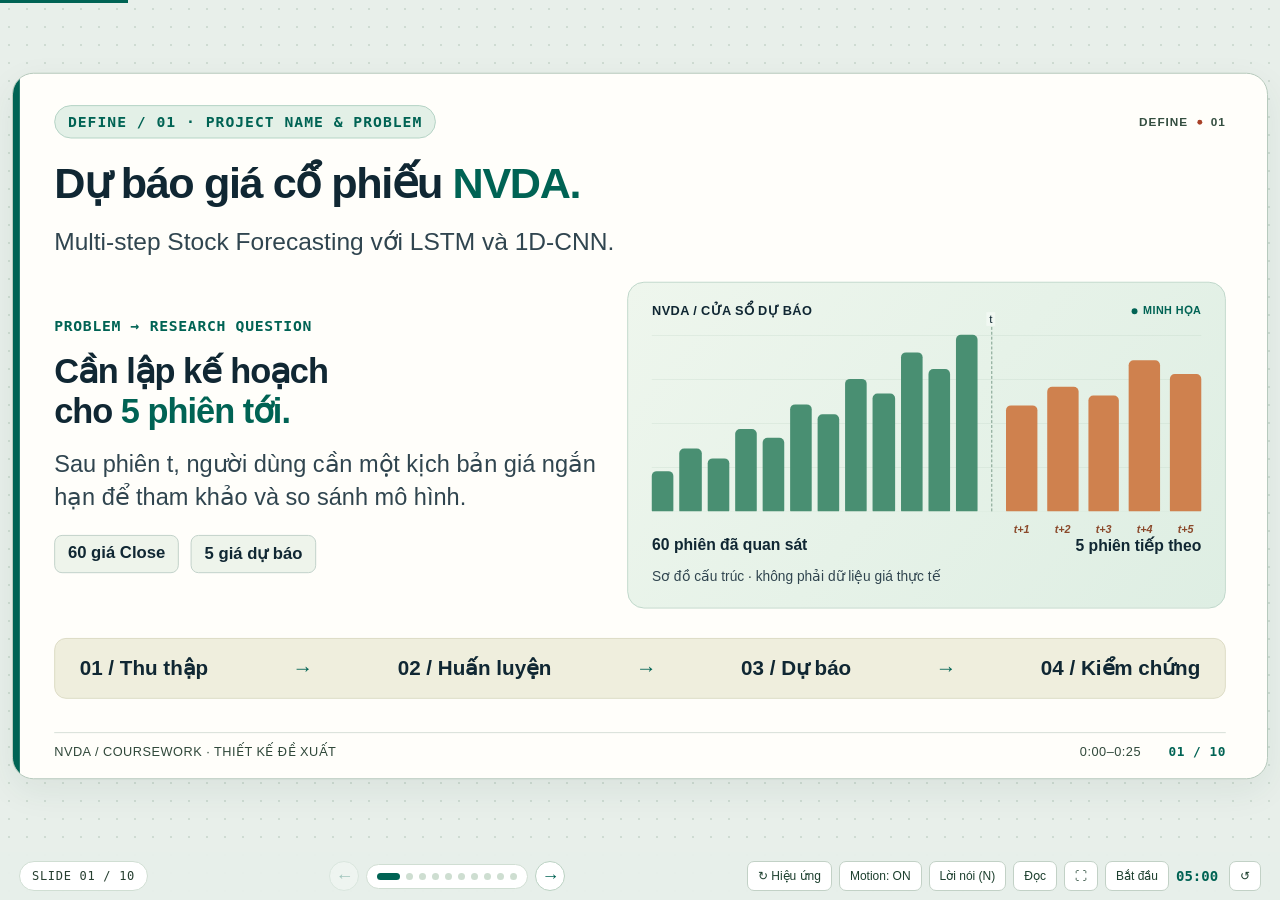
==== report/index.html @ 4c1c4aa2 "docs: add define and design presentation" ====
<!doctype html><html lang="vi"><head><meta charset="utf-8"><meta name="viewport" content="width=device-width,initial-scale=1"><meta name="theme-color" content="#f4f7f3"><title>NVDA — Define & Design Problem</title><link rel="stylesheet" href="assets/presentation.css"></head><body><main id="stage" aria-label="NVDA Define và Design"><section class="slide slide-1 active" data-duration="25" aria-label="Slide 1"><div class="slide-top"><span class="eyebrow">DEFINE / 01 · PROJECT NAME & PROBLEM</span><span class="chapter">DEFINE <i></i> 01</span></div><h1>Dự báo giá cổ phiếu <em>NVDA.</em></h1><div class="content"><p class="deck-sub reveal">Multi-step Stock Forecasting với LSTM và 1D-CNN.</p><div class="cover-split"><div class="cover-text reveal"><span class="section-tag">PROBLEM → RESEARCH QUESTION</span><h2>Cần lập kế hoạch<br>cho <em>5 phiên tới.</em></h2><p>Sau phiên t, người dùng cần một kịch bản giá ngắn hạn để tham khảo và so sánh mô hình.</p><div class="cover-tags"><span>60 giá Close</span><span>5 giá dự báo</span></div></div><div class="forecast-board reveal"><div class="board-top"><b>NVDA / CỬA SỔ DỰ BÁO</b><span class="live-dot">MINH HỌA</span></div><div class="bar-chart"><div class="history-bars"><i style="--h:23%;--i:0"></i><i style="--h:36%;--i:1"></i><i style="--h:30%;--i:2"></i><i style="--h:47%;--i:3"></i><i style="--h:42%;--i:4"></i><i style="--h:61%;--i:5"></i><i style="--h:55%;--i:6"></i><i style="--h:75%;--i:7"></i><i style="--h:67%;--i:8"></i><i style="--h:90%;--i:9"></i><i style="--h:81%;--i:10"></i><i style="--h:100%;--i:11"></i></div><div class="cutoff"><span>t</span></div><div class="future-bars"><i style="--h:60%;--i:0"><b>t+1</b></i><i style="--h:71%;--i:1"><b>t+2</b></i><i style="--h:66%;--i:2"><b>t+3</b></i><i style="--h:86%;--i:3"><b>t+4</b></i><i style="--h:78%;--i:4"><b>t+5</b></i></div></div><div class="chart-labels"><span>60 phiên đã quan sát</span><span>5 phiên tiếp theo</span></div><p class="diagram-note">Sơ đồ cấu trúc · không phải dữ liệu giá thực tế</p></div></div><div class="mini-pipeline reveal"><span>01 / Thu thập</span><i>→</i><span>02 / Huấn luyện</span><i>→</i><span>03 / Dự báo</span><i>→</i><span>04 / Kiểm chứng</span></div></div><aside class="notes">Tên đề tài là dự đoán giá cổ phiếu đa bước với LSTM và CNN trên NVDA. Vấn đề là người dùng muốn tham khảo diễn biến cả tuần giao dịch thay vì một ngày. Mục tiêu cụ thể là dùng 60 giá đóng cửa quá khứ dự báo năm phiên tiếp theo, rồi kiểm chứng với Linear Regression và ARIMA. Đây là thiết kế đề xuất, chưa có kết quả thực nghiệm.</aside><footer class="slide-footer"><span>NVDA / COURSEWORK · THIẾT KẾ ĐỀ XUẤT</span><span>0:00–0:25 <b>01 / 10</b></span></footer></section><section class="slide slide-2" data-duration="35" aria-label="Slide 2"><div class="slide-top"><span class="eyebrow">DEFINE / 02 · USER · INPUT / OUTPUT · FEATURES</span><span class="chapter">DEFINE <i></i> 02</span></div><h1>Đúng người dùng.<br><em>Rõ đầu vào và đầu ra.</em></h1><div class="content"><div class="user-strip reveal"><svg viewBox="0 0 48 48" fill="none" stroke="currentColor" stroke-width="2.2" stroke-linecap="round" stroke-linejoin="round" aria-hidden="true"><circle cx="24" cy="15" r="8"/><path d="M8 43v-5a16 16 0 0 1 32 0v5"/></svg><div><b>TARGET USER</b><p>Nhà đầu tư cá nhân · Chuyên viên phân tích định lượng</p></div></div><div class="flow-row"><div class="flow-node  reveal" data-live><div class="node-head"><span class="mono">01 / INPUT</span><svg viewBox="0 0 48 48" fill="none" stroke="currentColor" stroke-width="2.2" stroke-linecap="round" stroke-linejoin="round" aria-hidden="true"><ellipse cx="24" cy="10" rx="15" ry="6"/><path d="M9 10v25c0 8 30 8 30 0V10M9 22c0 8 30 8 30 0"/></svg></div><h3>60 giá Close</h3><p>NVDA · dữ liệu nến ngày</p><div class="node-track"><i></i></div></div><div class="connector" aria-hidden="true"><span>→</span><i></i></div><div class="flow-node featured reveal" data-live><div class="node-head"><span class="mono">02 / PROCESS</span><svg viewBox="0 0 48 48" fill="none" stroke="currentColor" stroke-width="2.2" stroke-linecap="round" stroke-linejoin="round" aria-hidden="true"><circle cx="10" cy="12" r="4"/><circle cx="10" cy="36" r="4"/><circle cx="36" cy="24" r="5"/><path d="m14 12 17 10M14 36l17-10"/></svg></div><h3>Hồi quy đa bước</h3><p>X (B,60,1) → Y (B,5)</p><div class="node-track"><i></i></div></div><div class="connector" aria-hidden="true"><span>→</span><i></i></div><div class="flow-node  reveal" data-live><div class="node-head"><span class="mono">03 / OUTPUT</span><svg viewBox="0 0 48 48" fill="none" stroke="currentColor" stroke-width="2.2" stroke-linecap="round" stroke-linejoin="round" aria-hidden="true"><path d="M7 6v35h36M14 32l9-11 7 5 12-16"/></svg></div><h3>5 giá Close</h3><p>Ngày giao dịch + USD</p><div class="node-track"><i></i></div></div></div><div class="feature-line reveal"><b>CORE FEATURES</b><span>Tải / cache</span><span>Dự báo</span><span>So sánh 4 model</span><span>Biểu đồ + metrics</span></div></div><aside class="notes">Người dùng là nhà đầu tư cá nhân và chuyên viên phân tích. Đầu vào ban đầu chỉ là giá Close theo ngày của NVDA, không dùng tin tức hay toàn bộ OHLCV. Sau 60 phiên đã quan sát, đầu ra là năm cặp ngày giao dịch và giá USD, không phải lệnh mua bán. Các chức năng chính gồm tải dữ liệu có cache, dự báo đa bước, so sánh bốn mô hình và xuất đồ thị cùng chỉ số. Tensor đầu vào là B, 60, 1 và đầu ra là B, 5.</aside><footer class="slide-footer"><span>NVDA / COURSEWORK · THIẾT KẾ ĐỀ XUẤT</span><span>0:25–1:00 <b>02 / 10</b></span></footer></section><section class="slide slide-3" data-duration="35" aria-label="Slide 3"><div class="slide-top"><span class="eyebrow">DEFINE / 03 · CONSTRAINTS & SUCCESS CRITERIA</span><span class="chapter">DEFINE <i></i> 03</span></div><h1>Thế nào là một<br><em>thử nghiệm thành công?</em></h1><div class="content"><div class="criteria-grid"><article class="criteria reveal"><div class="card-label">01 / TECH CONSTRAINTS</div><h3>Đúng giới hạn bài toán</h3><ul><li>Python / PyTorch · CPU hoặc GPU</li><li>Yahoo Finance · dự kiến 5 năm</li><li>Split thời gian <b>70 / 15 / 15</b></li><li>Scaler chỉ fit trên <b>Train</b></li></ul><div class="split-strip"><span>70% TRAIN</span><span>15%</span><span>15%</span></div></article><article class="criteria success reveal"><div class="card-label">02 / EVALUATION → SUCCESS</div><h3>Đo rồi mới kết luận</h3><p><b>MAE · RMSE · MAPE · R²</b><br>Directional Accuracy; từng horizon.<br>Cùng mốc dự báo trên Test.</p><div class="success-check"><svg viewBox="0 0 48 48" fill="none" stroke="currentColor" stroke-width="2.2" stroke-linecap="round" stroke-linejoin="round" aria-hidden="true"><path d="m9 24 10 10L40 13"/></svg><span>Trả đúng 5 giá hợp lệ, tái lập được.</span></div><div class="success-check"><svg viewBox="0 0 48 48" fill="none" stroke="currentColor" stroke-width="2.2" stroke-linecap="round" stroke-linejoin="round" aria-hidden="true"><path d="m9 24 10 10L40 13"/></svg><span>DL cải thiện nếu MAE và RMSE thấp hơn baseline tốt nhất theo từng chỉ số.</span></div></article></div></div><aside class="notes">Ràng buộc gồm Python PyTorch, phần cứng CPU hoặc GPU, dữ liệu dự kiến năm năm và chia theo thời gian 70, 15, 15. Scaler chỉ fit trên train. Tiêu chí chức năng là trả đúng năm giá hợp lệ và tái lập được từ bộ artifact. Đánh giá gồm các metric giá và hướng, riêng từng horizon lẫn tổng hợp. Muốn kết luận học sâu cải thiện, MAE và RMSE phải thấp hơn baseline tốt nhất theo từng chỉ số trên test độc lập. Nếu không đạt, vẫn báo cáo kết quả và bác bỏ giả thuyết cải thiện, không sửa tiêu chí theo test.</aside><footer class="slide-footer"><span>NVDA / COURSEWORK · THIẾT KẾ ĐỀ XUẤT</span><span>1:00–1:35 <b>03 / 10</b></span></footer></section><section class="slide slide-4" data-duration="35" aria-label="Slide 4"><div class="slide-top"><span class="eyebrow">DESIGN / 04 · SYSTEM & MODEL ARCHITECTURE</span><span class="chapter">DESIGN <i></i> 04</span></div><h1>Một hệ thống.<br><em>Bốn mô hình đối chứng.</em></h1><div class="content"><div class="architecture"><div class="arch-end reveal"><svg viewBox="0 0 48 48" fill="none" stroke="currentColor" stroke-width="2.2" stroke-linecap="round" stroke-linejoin="round" aria-hidden="true"><ellipse cx="24" cy="10" rx="15" ry="6"/><path d="M9 10v25c0 8 30 8 30 0V10M9 22c0 8 30 8 30 0"/></svg><h3>DATA</h3><p>Cache<br>Validate<br>Scale / Window</p><span class="shape">(B,60,1)</span></div><div class="arch-link"><div class="connector" aria-hidden="true"><span>→</span><i></i></div></div><div class="model-matrix"><div class="model-box reveal" data-live><span>BASELINE 01</span><h3>Linear Regression</h3><p>60 giá → hồi quy → 5 giá</p></div><div class="model-box reveal" data-live><span>BASELINE 02</span><h3>ARIMA</h3><p>Thống kê → dự báo 5 bước</p></div><div class="model-box core reveal" data-live><span>DEEP LEARNING 01</span><h3>LSTM</h3><p>2 tầng · hidden 64 → Linear</p></div><div class="model-box core reveal" data-live><span>DEEP LEARNING 02</span><h3>1D-CNN</h3><p>Conv1D → Pool → Linear</p></div></div><div class="arch-link"><div class="connector" aria-hidden="true"><span>→</span><i></i></div></div><div class="arch-end output reveal"><svg viewBox="0 0 48 48" fill="none" stroke="currentColor" stroke-width="2.2" stroke-linecap="round" stroke-linejoin="round" aria-hidden="true"><path d="M7 6v35h36M14 32l9-11 7 5 12-16"/></svg><h3>OUTPUT</h3><p>Inverse scale<br>Giá USD<br>Metrics / plots</p><span class="shape">(B,5)</span></div></div><div class="ribbon reveal"><svg viewBox="0 0 48 48" fill="none" stroke="currentColor" stroke-width="2.2" stroke-linecap="round" stroke-linejoin="round" aria-hidden="true"><path d="m9 24 10 10L40 13"/></svg><span>Cùng forecast origins và Test. CNN đổi trục input thành (B,1,60).</span></div></div><aside class="notes">Kiến trúc tách dữ liệu, mô hình và đầu ra đánh giá. LSTM nhận tensor B, 60, 1, đi qua hai tầng LSTM với hidden 64 rồi chiếu về năm bước. CNN cần đổi trục thành B, 1, 60 để convolve trên thời gian, sau đó pooling và linear cũng trả năm bước. Hai baseline là Linear Regression và ARIMA. Mọi mô hình phải dự báo tại cùng forecast origins trên test. Đây là thiết kế, các module chưa được triển khai trong repository.</aside><footer class="slide-footer"><span>NVDA / COURSEWORK · THIẾT KẾ ĐỀ XUẤT</span><span>1:35–2:10 <b>04 / 10</b></span></footer></section><section class="slide slide-5" data-duration="25" aria-label="Slide 5"><div class="slide-top"><span class="eyebrow">DESIGN / 05 · MODULES & FOLDER STRUCTURE</span><span class="chapter">DESIGN <i></i> 05</span></div><h1>Chia module theo<br><em>đúng trách nhiệm.</em></h1><div class="content"><div class="module-layout"><div class="folder-tree reveal"><div class="tree-root"><svg viewBox="0 0 48 48" fill="none" stroke="currentColor" stroke-width="2.2" stroke-linecap="round" stroke-linejoin="round" aria-hidden="true"><path d="M5 14h38v25H5zM5 14V8h15l5 6"/></svg><b>Stock-Forecasting/</b></div><div class="tree-line"><span>├─</span><b>config/</b><small>Tham số tập trung</small></div><div class="tree-line"><span>├─</span><b>src/</b><small>Logic tái sử dụng</small></div><div class="tree-child">data/ · models/ · utils/</div><div class="tree-line"><span>├─</span><b>scripts/</b><small>Điều phối CLI</small></div><div class="tree-line"><span>├─</span><b>tests/</b><small>Kiểm thử</small></div><div class="tree-line"><span>└─</span><b>outputs/ · report/</b></div></div><div class="module-notes"><div class="module-item reveal" data-live><b>DATA</b><p>data_loader: tải/cache<br>dataset: split, scale, window</p></div><div class="module-item reveal" data-live><b>MODELS</b><p>LR · ARIMA · LSTM · CNN<br>Mỗi model một module.</p></div><div class="module-item reveal" data-live><b>UTILS + SCRIPTS</b><p>metrics, visualizer; train/eval/predict.<br>Tests: shape, cutoff và dữ liệu lỗi.</p></div></div></div><p class="bottom-note reveal">Cấu trúc đề xuất; repo hiện có khung và config. Báo cáo chính: walkthrough.md.</p></div><aside class="notes">Tổ chức module theo trách nhiệm. Config quản lý tham số. Data chịu trách nhiệm tải cache, chia tập, scaler và window. Models tách bốn kiến trúc. Utils chứa metrics và đồ thị. Scripts điều phối train eval predict, tests kiểm tra shape và leakage. Outputs lưu artifact theo run, report chứa trình bày, còn walkthrough là báo cáo thực nghiệm chính. Tên file ở đây là cấu trúc dự kiến, không phải module đã có.</aside><footer class="slide-footer"><span>NVDA / COURSEWORK · THIẾT KẾ ĐỀ XUẤT</span><span>2:10–2:35 <b>05 / 10</b></span></footer></section><section class="slide slide-6" data-duration="35" aria-label="Slide 6"><div class="slide-top"><span class="eyebrow">DESIGN / 06 · DATA FLOW / TRAINING</span><span class="chapter">DESIGN <i></i> 06</span></div><h1>Training: <em>học từ quá khứ.</em></h1><div class="content"><div class="training-layout"><div class="phase-timeline"><div class="phase reveal" data-live><b class="phase-num">01</b><div><span>PREPARE</span><h3>Yahoo Finance → CSV cache → Validate</h3></div></div><div class="phase reveal" data-live><b class="phase-num">02</b><div><span>PREPROCESS</span><h3>Split → Fit scaler Train → Window 60/5</h3></div></div><div class="phase reveal" data-live><b class="phase-num">03</b><div><span>TRAIN & SELECT</span><h3>Train → chọn checkpoint bằng Validation</h3></div></div><div class="phase reveal" data-live><b class="phase-num">04</b><div><span>EVALUATE</span><h3>Chốt model → Test → inverse scale → metrics</h3></div></div></div><div class="artifact reveal"><div class="artifact-icon"><svg viewBox="0 0 48 48" fill="none" stroke="currentColor" stroke-width="2.2" stroke-linecap="round" stroke-linejoin="round" aria-hidden="true"><path d="M5 14h38v25H5zM5 14V8h15l5 6"/></svg></div><span class="section-tag">SAVE / RUN_ID</span><h3>Một bộ artifact.<br>Đủ để chạy lại.</h3><ul><li>Checkpoint</li><li>Scaler + config</li><li>Cutoff + metrics</li></ul><div class="artifact-scan"></div></div></div><div class="ribbon reveal"><svg viewBox="0 0 48 48" fill="none" stroke="currentColor" stroke-width="2.2" stroke-linecap="round" stroke-linejoin="round" aria-hidden="true"><path d="m9 24 10 10L40 13"/></svg><span>Không để 5 nhãn vượt ranh giới tập. Test độc lập, không dùng để chọn model.</span></div></div><aside class="notes">Training bắt đầu bằng tải dữ liệu, cache và kiểm tra chất lượng. Chia theo thời gian trước khi fit scaler và sinh cửa sổ. Mỗi nhãn năm ngày phải nằm trọn trong một tập. Có thể lấy lịch sử đầu vào từ tập trước nếu nó đã quan sát được tại mốc dự báo. Huấn luyện trên train và chọn siêu tham số bằng validation, dùng early stopping. Chỉ sau khi chốt mô hình mới đánh giá test, đổi về USD để tính metric. Lưu checkpoint cùng scaler, config, cutoff và metric để inference có thể dùng đúng bộ tương ứng.</aside><footer class="slide-footer"><span>NVDA / COURSEWORK · THIẾT KẾ ĐỀ XUẤT</span><span>2:35–3:10 <b>06 / 10</b></span></footer></section><section class="slide slide-7" data-duration="35" aria-label="Slide 7"><div class="slide-top"><span class="eyebrow">DESIGN / 07 · INFERENCE & API</span><span class="chapter">DESIGN <i></i> 07</span></div><h1>Inference: <em>không học lại.</em></h1><div class="content"><div class="flow-row compact"><div class="flow-node  reveal" data-live><div class="node-head"><span class="mono">01 / CHECK</span><svg viewBox="0 0 48 48" fill="none" stroke="currentColor" stroke-width="2.2" stroke-linecap="round" stroke-linejoin="round" aria-hidden="true"><ellipse cx="24" cy="10" rx="15" ry="6"/><path d="M9 10v25c0 8 30 8 30 0V10M9 22c0 8 30 8 30 0"/></svg></div><h3>60 phiên ≤ t</h3><p>Đủ dữ liệu và đúng cutoff</p><div class="node-track"><i></i></div></div><div class="connector" aria-hidden="true"><span>→</span><i></i></div><div class="flow-node featured reveal" data-live><div class="node-head"><span class="mono">02 / PREDICT</span><svg viewBox="0 0 48 48" fill="none" stroke="currentColor" stroke-width="2.2" stroke-linecap="round" stroke-linejoin="round" aria-hidden="true"><circle cx="10" cy="12" r="4"/><circle cx="10" cy="36" r="4"/><circle cx="36" cy="24" r="5"/><path d="m14 12 17 10M14 36l17-10"/></svg></div><h3>Scale → Model</h3><p>eval + no_grad; không refit</p><div class="node-track"><i></i></div></div><div class="connector" aria-hidden="true"><span>→</span><i></i></div><div class="flow-node  reveal" data-live><div class="node-head"><span class="mono">03 / RETURN</span><svg viewBox="0 0 48 48" fill="none" stroke="currentColor" stroke-width="2.2" stroke-linecap="round" stroke-linejoin="round" aria-hidden="true"><path d="M7 6v35h36M14 32l9-11 7 5 12-16"/></svg></div><h3>5 phiên > t</h3><p>Inverse scale → USD</p><div class="node-track"><i></i></div></div></div><div class="api-layout"><div class="api-contract reveal"><span class="section-tag">PYTHON API NỘI BỘ / ĐỀ XUẤT</span><code>predict(close_history, model_bundle)</code><p>Lỗi rõ ràng: thiếu lịch sử, input lỗi,<br>checkpoint / scaler không khớp.</p></div><div class="response reveal"><div class="response-head"><span class="response-dot"></span>RESPONSE CONTRACT</div><code>{ as_of, model_version,<br>&nbsp; forecasts: [<br>&nbsp;&nbsp; { date, close_usd } × 5<br>&nbsp; ] }</code></div></div><p class="bottom-note reveal">Đầu ra để tham khảo, không tự động giao dịch. API là thiết kế dự kiến.</p></div><aside class="notes">Inference khác training: không học lại từ dữ liệu mới. Nhận 60 phiên ở hoặc trước cutoff, kiểm tra input, tải đúng checkpoint scaler rồi chạy eval và no_grad. Sau dự báo phải inverse transform và gán đúng năm phiên theo lịch sàn, không cộng năm ngày lịch. API nội bộ đề xuất là predict nhận lịch sử Close và model bundle, trả ngày cutoff, phiên bản mô hình và năm cặp ngày giá USD. Nếu thiếu dữ liệu, dữ liệu sai hay artifact không khớp, trả lỗi rõ ràng. Hiện chưa triển khai HTTP service; Yahoo Finance là nguồn dữ liệu bên ngoài.</aside><footer class="slide-footer"><span>NVDA / COURSEWORK · THIẾT KẾ ĐỀ XUẤT</span><span>3:10–3:45 <b>07 / 10</b></span></footer></section><section class="slide slide-8" data-duration="25" aria-label="Slide 8"><div class="slide-top"><span class="eyebrow">DESIGN / 08 · LOGIC & EDGE CASES</span><span class="chapter">DESIGN <i></i> 08</span></div><h1>Dữ liệu lỗi?<br><em>Dừng đúng chỗ.</em></h1><div class="content"><div class="validation-header reveal"><span>INPUT</span><div class="gate-line"><i></i></div><b>VALIDATION GATE</b><div class="gate-line"><i></i></div><span class="pass">PREDICT</span></div><div class="edge-grid"><article class="edge reveal" data-live><span class="edge-index">01</span><h3>Dưới 60 phiên</h3><p>Từ chối; báo số phiên còn thiếu.</p></article><article class="edge reveal" data-live><span class="edge-index">02</span><h3>NaN / Inf / giá ≤ 0</h3><p>Kiểm tra nguồn; không tự tạo giá.</p></article><article class="edge reveal" data-live><span class="edge-index">03</span><h3>Ngày trùng / sai thứ tự</h3><p>Sắp xếp; xử lý bản ghi xung đột.</p></article><article class="edge reveal" data-live><span class="edge-index">04</span><h3>Ngày nghỉ / split / cache cũ</h3><p>Lịch sàn; thống nhất giá; kiểm tra timestamp.</p></article></div><div class="ribbon reveal"><svg viewBox="0 0 48 48" fill="none" stroke="currentColor" stroke-width="2.2" stroke-linecap="round" stroke-linejoin="round" aria-hidden="true"><path d="m9 24 10 10L40 13"/></svg><span>Kiểm tra output: đúng 5 ngày tăng dần; đúng 5 giá hữu hạn và dương.</span></div></div><aside class="notes">Các edge case được xử lý tường minh. Dưới 60 phiên thì từ chối. NaN, vô cực hoặc giá không dương phải kiểm tra nguồn, không tự điền bừa. Ngày được sắp xếp, nhưng bản ghi trùng xung đột cần xử lý trước khi chạy. Ngày nghỉ theo lịch sàn. Với chia tách cổ phiếu, phải nhất quán cách điều chỉnh giá. Cache có timestamp và checkpoint phải khớp scaler. Kiểm tra đầu ra đúng năm ngày, đúng thứ tự và giá hợp lệ.</aside><footer class="slide-footer"><span>NVDA / COURSEWORK · THIẾT KẾ ĐỀ XUẤT</span><span>3:45–4:10 <b>08 / 10</b></span></footer></section><section class="slide slide-9" data-duration="25" aria-label="Slide 9"><div class="slide-top"><span class="eyebrow">DESIGN / 09 · SECURITY · PERFORMANCE · READABILITY</span><span class="chapter">DESIGN <i></i> 09</span></div><h1>Chất lượng nằm ở<br><em>cách hệ thống vận hành.</em></h1><div class="content"><div class="quality-grid"><article class="mini reveal teal"><div class="icon"><svg viewBox="0 0 48 48" fill="none" stroke="currentColor" stroke-width="2.2" stroke-linecap="round" stroke-linejoin="round" aria-hidden="true"><path d="M24 5 40 12v12c0 10-16 19-16 19S8 34 8 24V12Z"/><path d="m16 24 6 6 11-13"/></svg></div><h3>SECURITY</h3><p>Whitelist ticker; giới hạn input.<br>Chỉ nạp checkpoint tin cậy.<br>Giới hạn đường dẫn artifact.<br>HTTP mở rộng: auth/rate limit.</p></article><article class="mini reveal orange"><div class="icon"><svg viewBox="0 0 48 48" fill="none" stroke="currentColor" stroke-width="2.2" stroke-linecap="round" stroke-linejoin="round" aria-hidden="true"><circle cx="24" cy="24" r="18"/><path d="M24 12v13l9 6"/></svg></div><h3>PERFORMANCE</h3><p>Cache; load model một lần.<br>Batch, eval và no_grad.<br>Đo latency p50/p95, train time.<br>Công bố phần cứng đo.</p></article><article class="mini reveal purple"><div class="icon"><svg viewBox="0 0 48 48" fill="none" stroke="currentColor" stroke-width="2.2" stroke-linecap="round" stroke-linejoin="round" aria-hidden="true"><path d="m17 12-12 12 12 12M31 12l12 12-12 12M28 6l-8 36"/></svg></div><h3>READABILITY</h3><p>Một module, một trách nhiệm.<br>Config tập trung; type/shape rõ.<br>Lỗi có thông điệp dễ hiểu.<br>Test input lỗi và ranh giới.</p></article></div><div class="ribbon reveal"><svg viewBox="0 0 48 48" fill="none" stroke="currentColor" stroke-width="2.2" stroke-linecap="round" stroke-linejoin="round" aria-hidden="true"><path d="m9 24 10 10L40 13"/></svg><span>Chưa benchmark: không tuyên bố tốc độ hoặc độ chính xác đã đạt.</span></div></div><aside class="notes">Thiết kế bảo mật giới hạn ticker, kích thước input và đường dẫn artifact, chỉ nạp checkpoint tin cậy, không nhận pickle tùy ý. Nếu có HTTP service thì cần xác thực và rate limit. Hiệu năng dùng cache, tải model một lần và batch inference; đo p50 p95 cùng thời gian train trên phần cứng công bố. Về readability, module có trách nhiệm riêng, cấu hình tập trung, shape rõ và thông báo lỗi có ý nghĩa. Chưa benchmark nên không tuyên bố nhanh hơn.</aside><footer class="slide-footer"><span>NVDA / COURSEWORK · THIẾT KẾ ĐỀ XUẤT</span><span>4:10–4:35 <b>09 / 10</b></span></footer></section><section class="slide slide-10" data-duration="25" aria-label="Slide 10"><div class="slide-top"><span class="eyebrow">DESIGN / 10 · MILESTONES & TECH RISKS</span><span class="chapter">DESIGN <i></i> 10</span></div><h1>Ba tuần để đi từ<br><em>thiết kế đến kiểm chứng.</em></h1><div class="content"><div class="milestone-road"><div class="milestone reveal" data-live><div class="mile-no">01</div><span>TUẦN 1</span><h3>Dữ liệu & baseline</h3><p>Split / scaler đúng.<br>LR và ARIMA chạy được.</p></div><div class="milestone reveal" data-live><div class="mile-no">02</div><span>TUẦN 2</span><h3>LSTM & CNN</h3><p>Train và tinh chỉnh.<br>Chọn bằng Validation.</p></div><div class="milestone reveal" data-live><div class="mile-no">03</div><span>TUẦN 3</span><h3>Đánh giá & demo</h3><p>Test, phân tích lỗi.<br>Artifact tái lập.</p></div></div><div class="risk-strip reveal"><b>TECH RISKS</b><div><strong>API lỗi / rate limit</strong><span>Cache có timestamp; retry giới hạn.</span></div><div><strong>Leakage / overfit</strong><span>Test cutoff; early stopping.</span></div><div><strong>Regime shift</strong><span>Phân tích lỗi theo giai đoạn.</span></div></div><div class="ribbon reveal"><svg viewBox="0 0 48 48" fill="none" stroke="currentColor" stroke-width="2.2" stroke-linecap="round" stroke-linejoin="round" aria-hidden="true"><path d="m9 24 10 10L40 13"/></svg><span>Demo: chọn model → nhập dữ liệu → xem 5 giá và biểu đồ → đối chiếu baseline.</span></div></div><aside class="notes">Tuần một hoàn thành dữ liệu, chia tập và baseline. Tuần hai hoàn thành LSTM CNN và chọn checkpoint bằng validation. Tuần ba test, phân tích lỗi và đóng gói demo. Rủi ro API được giảm bằng cache có timestamp và retry giới hạn, không lặng lẽ dùng cache quá cũ. Leakage được kiểm tra bằng cutoff window, overfit bằng early stopping. Thị trường đổi chế độ phải thể hiện qua phân tích lỗi theo giai đoạn. Sản phẩm cuối là pipeline tái lập, dự báo năm phiên và so sánh có bằng chứng.</aside><footer class="slide-footer"><span>NVDA / COURSEWORK · THIẾT KẾ ĐỀ XUẤT</span><span>4:35–5:00 <b>10 / 10</b></span></footer></section></main><aside id="notes-panel" hidden aria-label="Lời nói gợi ý"></aside><div id="progress"></div><nav id="toolbar" aria-label="Điều khiển trình bày"><span id="count" aria-live="polite"></span><div class="navigation"><button id="prev" aria-label="Slide trước">←</button><div id="dots" aria-label="Chọn slide"></div><button id="next" aria-label="Slide tiếp">→</button></div><div class="tools"><button id="replay" title="Chạy lại animation (R)">↻ Hiệu ứng</button><button id="motion" aria-pressed="true" title="Bật/tắt chuyển động (M)">Motion: ON</button><button id="notes" aria-pressed="false">Lời nói (N)</button><button id="reading" aria-pressed="false">Đọc</button><button id="fullscreen" title="Toàn màn hình (F)">⛶</button><button id="timer">Bắt đầu</button><span id="clock" role="timer">05:00</span><button id="reset" aria-label="Đặt lại đồng hồ">↺</button></div></nav><script src="assets/presentation.js"></script></body></html>
---- report/assets/presentation.css ----
*{
  box-sizing:border-box}
 :root{
  color-scheme:light;
  --ink:#102733;
  --muted:#30454f;
  --teal:#006354;
  --teal-pale:#dfefe5;
  --orange:#a84128;
  --orange-pale:#fbe8da;
  --purple:#594185;
  --line:#afc5b8;
  --paper:#fffefa;
  --ease:cubic-bezier(.22,1,.36,1)}
body{
  margin:0;
  color:var(--ink);
  background-color:#e8efea;
  background-image:radial-gradient(#a3baaa60 .8px,transparent .8px);
  background-size:18px 18px;
  font-family:"Segoe UI",Arial,sans-serif}
button{
  font:inherit;
  cursor:pointer}
#stage{
  position:absolute;
  left:50%;
  top:50%;
  width:1280px;
  height:720px;
  transform:translate(-50%,-50%) scale(var(--scale,1));
  transform-origin:center}
.slide{
  display:none;
  position:absolute;
  inset:0;
  background:var(--paper);
  border:1px solid #b6c9bc;
  border-radius:22px;
  padding:32px 42px 55px;
  overflow:hidden;
  box-shadow:0 12px 36px #1d443612}
.slide:before{
  content:"";
  position:absolute;
  left:0;
  top:0;
  bottom:0;
  width:7px;
  background:var(--teal)}
.slide.active{
  display:block;
  animation:slideEnter .65s var(--ease) both}
.slide-top{
  display:flex;
  justify-content:space-between;
  align-items:center;
  margin-bottom:22px}
.eyebrow{
  font-family:Consolas,monospace;
  font-size:15px;
  letter-spacing:1px;
  font-weight:700;
  border:1px solid #b4d3c4;
  background:#e3f0e7;
  border-radius:30px;
  color:var(--teal);
  padding:7px 13px}
.chapter{
  display:flex;
  align-items:center;
  gap:9px;
  font-size:12px;
  letter-spacing:1px;
  font-weight:700;
  color:#344e40}
.chapter i{
  width:5px;
  height:5px;
  background:var(--orange);
  border-radius:50%}
h1{
  font-size:44px;
  line-height:1.1;
  letter-spacing:-1.4px;
  font-weight:800;
  margin:0 0 22px}
h1 em,h2 em{
  font-style:normal;
  color:var(--teal)}
h2{
  font-size:35px;
  line-height:1.16;
  letter-spacing:-1px;
  margin:17px 0}
h3{
  font-size:25px;
  line-height:1.2;
  letter-spacing:-.4px;
  margin:0 0 12px;
  font-weight:700}
p{
  font-size:24px;
  line-height:1.4;
  margin:0;
  font-weight:500;
  color:var(--muted)}
svg{
  display:block;
  flex:none;
  width:42px;
  height:42px}
ul{
  padding-left:23px;
  margin:15px 0;
  font-size:24px;
  line-height:1.55}
li::marker{
  color:var(--teal)}
.section-tag,.card-label{
  font-family:Consolas,monospace;
  font-size:15px;
  font-weight:700;
  letter-spacing:.7px;
  color:var(--teal)}
.mono{
  font-family:Consolas,monospace;
  font-size:15px;
  letter-spacing:.8px}
.deck-sub{
  font-size:25px;
  margin:-4px 0 23px}
.cover-split{
  display:grid;
  grid-template-columns:1fr 1.1fr;
  gap:30px;
  align-items:center}
.cover-text p{
  font-size:24px}
.cover-tags{
  display:flex;
  gap:12px;
  margin-top:22px}
.cover-tags span{
  font-size:17px;
  font-weight:650;
  border:1px solid #c1d2c9;
  padding:8px 13px;
  border-radius:8px;
  background:#eef4eb}
.forecast-board{
  border:1px solid #bed7c9;
  border-radius:17px;
  padding:21px 24px;
  background:linear-gradient(130deg,#eef6ed,#deeee3);
  position:relative;
  overflow:hidden}
.board-top{
  display:flex;
  justify-content:space-between;
  font-size:13px;
  letter-spacing:.4px}
.live-dot{
  display:flex;
  align-items:center;
  gap:6px;
  color:var(--teal);
  font-size:11px;
  font-weight:700}
.live-dot:before{
  content:"";
  width:6px;
  height:6px;
  background:var(--teal);
  border-radius:50%;
  animation:ping 2s infinite}
.bar-chart{
  height:180px;
  display:flex;
  align-items:end;
  gap:14px;
  margin:17px 0 25px;
  position:relative;
  background:repeating-linear-gradient(to top,transparent,transparent 44px,#b8cfbf40 44px,#b8cfbf40 45px)}
.history-bars,.future-bars{
  height:100%;
  display:flex;
  align-items:end;
  gap:6px;
  flex:2}
.future-bars{
  flex:1.2;
  gap:10px}
.bar-chart i{
  display:block;
  height:var(--h);
  flex:1;
  border-radius:5px 5px 1px 1px;
  position:relative;
  transform-origin:bottom}
.history-bars i{
  background:#498f72}
.future-bars i{
  background:#cf814e}
.future-bars i b{
  position:absolute;
  bottom:-24px;
  left:50%;
  transform:translateX(-50%);
  font-size:11px;
  color:#8b492b;
  white-space:nowrap}
.cutoff{
  height:110%;
  width:1px;
  border-left:1px dashed #7b9d8b;
  position:relative}
.cutoff span{
  position:absolute;
  top:-5px;
  left:-6px;
  background:#f1f8f2;
  padding:0 3px;
  font-size:12px}
.chart-labels{
  display:flex;
  justify-content:space-between;
  font-size:16px;
  font-weight:650;
  margin-top:8px}
.diagram-note{
  font-size:14px;
  margin-top:13px}
.mini-pipeline{
  margin-top:30px;
  display:flex;
  justify-content:space-between;
  align-items:center;
  background:#efeedd;
  border:1px solid #dddcc5;
  border-radius:12px;
  padding:18px 25px;
  font-size:21px;
  font-weight:650}
.mini-pipeline i{
  font-style:normal;
  color:var(--teal)}
.slide-footer{
  position:absolute;
  left:42px;
  right:42px;
  bottom:20px;
  display:flex;
  justify-content:space-between;
  align-items:center;
  border-top:1px solid #d6dfd8;
  padding-top:11px;
  font-size:13px;
  color:#30483a;
  letter-spacing:.5px}
.slide-footer b{
  font-family:Consolas,monospace;
  margin-left:24px;
  color:var(--teal)}
.user-strip{
  display:flex;
  align-items:center;
  gap:18px;
  background:#edf3e9;
  border:1px solid var(--line);
  border-radius:12px;
  padding:15px 21px;
  margin-top:-4px}
.user-strip svg{
  width:40px;
  height:40px;
  color:var(--teal)}
.user-strip b{
  font-family:Consolas,monospace;
  color:var(--teal);
  font-size:13px;
  letter-spacing:1px}
.user-strip p{
  font-size:23px;
  margin-top:4px}
.flow-row{
  display:flex;
  align-items:stretch;
  gap:13px;
  margin-top:22px}
.flow-node{
  flex:1;
  min-width:0;
  padding:19px 21px 22px;
  border:1.4px solid #b9cfc3;
  background:#eef4eb;
  border-radius:13px;
  position:relative;
  transition:box-shadow .5s,border-color .5s}
.flow-node.featured{
  background:var(--teal-pale);
  border-color:#76b39a}
.node-head{
  display:flex;
  align-items:center;
  justify-content:space-between;
  color:var(--teal);
  margin-bottom:20px}
.node-head svg{
  width:37px;
  height:37px}
.flow-node h3{
  font-size:29px;
  margin-bottom:9px}
.flow-node p{
  font-size:22px}
.connector{
  width:37px;
  flex:none;
  position:relative;
  display:flex;
  align-items:center;
  justify-content:center;
  color:var(--teal)}
.connector span{
  font-size:36px;
  font-weight:400}
.connector i{
  position:absolute;
  top:50%;
  left:0;
  width:6px;
  height:6px;
  background:var(--orange);
  border-radius:50%;
  margin-top:-1px;
  opacity:0}
.node-track{
  position:absolute;
  bottom:0;
  left:17px;
  right:17px;
  height:3px;
  overflow:hidden;
  background:#bdd8c7}
.node-track i{
  display:block;
  width:28%;
  height:100%;
  background:var(--teal);
  transform:translateX(-110%)}
.feature-line{
  display:flex;
  align-items:center;
  justify-content:space-between;
  margin-top:26px;
  gap:13px}
.feature-line b{
  font-size:14px;
  font-family:Consolas,monospace;
  color:var(--teal)}
.feature-line span{
  font-size:20px;
  background:#efeedd;
  border:1px solid #dfdec9;
  padding:10px 14px;
  border-radius:7px}
.criteria-grid{
  display:grid;
  grid-template-columns:1fr 1fr;
  gap:25px}
.criteria{
  border:1px solid #c8d5cd;
  border-radius:14px;
  padding:23px 25px;
  background:#eff3e9}
.criteria h3{
  margin:17px 0 13px;
  font-size:28px}
.criteria.success{
  border-color:#90bda8;
  background:#dfefe5}
.criteria p{
  font-size:24px}
.split-strip{
  height:37px;
  display:flex;
  gap:3px;
  margin-top:22px;
  font-size:12px;
  font-weight:700;
  text-align:center}
.split-strip span{
  display:grid;
  place-content:center;
  background:#146b51;
  color:white;
  flex:70;
  border-radius:4px}
.split-strip span:nth-child(2){
  flex:15;
  background:#dcd2ed;
  color:#58437f}
.split-strip span:nth-child(3){
  flex:15;
  background:#efc7a8;
  color:#724326}
.success-check{
  display:flex;
  gap:12px;
  align-items:start;
  font-size:23px;
  line-height:1.35;
  margin-top:21px}
.success-check svg{
  width:27px;
  height:27px;
  color:var(--teal)}
.ribbon{
  display:flex;
  align-items:center;
  gap:13px;
  background:#e8efdf;
  border:1px solid #cedcc4;
  border-radius:10px;
  padding:15px 20px;
  margin-top:22px;
  font-size:22px;
  line-height:1.35}
.ribbon svg{
  width:25px;
  height:25px;
  color:var(--teal)}
.architecture{
  display:grid;
  grid-template-columns:176px 35px 1fr 35px 176px;
  gap:10px;
  align-items:center;
  margin-top:5px}
.arch-end{
  background:#edf2e7;
  border:1px solid #c6d4c9;
  border-radius:14px;
  padding:24px 14px;
  text-align:center}
.arch-end>svg{
  margin:0 auto 19px;
  color:var(--teal);
  width:43px;
  height:43px}
.arch-end h3{
  font-size:20px}
.arch-end p{
  font-size:22px;
  line-height:1.55}
.shape{
  display:block;
  margin-top:16px;
  font:18px Consolas,monospace;
  color:var(--teal)}
.arch-end.output{
  background:#fae8da;
  border-color:#e6c8b1}
.arch-end.output>svg,.arch-end.output .shape{
  color:var(--orange)}
.model-matrix{
  display:grid;
  grid-template-columns:1fr 1fr;
  gap:14px}
.model-box{
  border:1px solid #c7d5cb;
  border-radius:12px;
  padding:20px 17px;
  background:#f3f5ec;
  transition:box-shadow .5s,background .5s}
.model-box>span{
  font:12px Consolas,monospace;
  letter-spacing:.4px;
  color:var(--teal)}
.model-box h3{
  font-size:24px;
  margin:13px 0 10px}
.model-box p{
  font-size:19px}
.model-box.core{
  background:#dfefe5;
  border-color:#9bc2ad}
.arch-link .connector{
  height:90px}
.module-layout{
  display:grid;
  grid-template-columns:1fr 1.05fr;
  gap:28px}
.folder-tree{
  background:#edf1e5;
  border:1px solid #c9d5c9;
  border-radius:14px;
  padding:22px 25px;
  font-family:Consolas,monospace}
.tree-root{
  display:flex;
  align-items:center;
  gap:11px;
  font-size:23px;
  padding-bottom:16px;
  border-bottom:1px solid #c9d5c9;
  color:var(--teal)}
.tree-root svg{
  width:29px;
  height:29px}
.tree-line{
  display:flex;
  align-items:center;
  gap:10px;
  font-size:23px;
  margin-top:17px}
.tree-line>span{
  color:#46735b}
.tree-line small{
  font-family:"Segoe UI",sans-serif;
  font-size:18px;
  color:var(--muted);
  margin-left:auto}
.tree-child{
  font-size:19px;
  margin:13px 0 0 38px;
  color:var(--teal)}
.module-notes{
  display:flex;
  flex-direction:column;
  gap:14px}
.module-item{
  display:flex;
  gap:17px;
  align-items:center;
  background:#fff;
  border:1px solid #c9d5c9;
  border-radius:12px;
  padding:17px 19px;
  flex:1;
  transition:background .5s,box-shadow .5s}
.module-item>b{
  flex:none;
  width:94px;
  color:var(--teal);
  font:15px Consolas,monospace}
.module-item>p{
  font-size:22px}
.bottom-note{
  font-size:19px;
  color:var(--muted);
  margin-top:18px}
.training-layout{
  display:grid;
  grid-template-columns:1fr 310px;
  gap:28px}
.phase-timeline{
  position:relative;
  display:flex;
  flex-direction:column;
  gap:14px}
.phase-timeline:before{
  content:"";
  position:absolute;
  top:30px;
  bottom:30px;
  left:25px;
  width:2px;
  background:repeating-linear-gradient(to bottom,#7fb099 0 7px,transparent 7px 14px)}
.phase{
  position:relative;
  display:flex;
  align-items:center;
  gap:16px;
  min-height:78px}
.phase-num{
  display:grid;
  place-content:center;
  flex:none;
  width:52px;
  height:52px;
  background:white;
  color:var(--teal);
  border:1.5px solid #92bba6;
  border-radius:50%;
  font:20px Consolas,monospace;
  z-index:1;
  transition:background .4s,color .4s,box-shadow .4s}
.phase>div{
  border:1px solid #c4d5c9;
  background:#edf3e8;
  border-radius:11px;
  padding:13px 18px;
  flex:1;
  transition:border-color .4s,background .4s}
.phase>div>span{
  font:12px Consolas,monospace;
  letter-spacing:.8px;
  color:var(--teal)}
.phase h3{
  font-size:23px;
  letter-spacing:-.4px;
  margin:6px 0 0}
.artifact{
  position:relative;
  overflow:hidden;
  display:flex;
  flex-direction:column;
  align-items:start;
  background:#e6eed8;
  border:1px solid #bacda9;
  border-radius:14px;
  padding:23px 26px}
.artifact-icon{
  display:grid;
  place-content:center;
  width:68px;
  height:68px;
  border-radius:15px;
  background:white;
  color:var(--teal);
  margin-bottom:21px}
.artifact h3{
  font-size:28px;
  line-height:1.25;
  margin:15px 0 4px}
.artifact ul{
  font-size:22px;
  line-height:1.7;
  margin:12px 0 0}
.artifact-scan{
  position:absolute;
  height:2px;
  left:0;
  right:0;
  top:0;
  background:#6fa98a55;
  box-shadow:0 0 12px #6fa98a55;
  pointer-events:none}
.compact .flow-node{
  padding:15px 18px 18px}
.compact .node-head{
  margin-bottom:10px}
.compact .node-head svg{
  width:29px;
  height:29px}
.compact .flow-node h3{
  font-size:27px}
.compact .flow-node p{
  font-size:21px}
.slide-7 .flow-row{
  margin-top:0}
.api-layout{
  display:grid;
  grid-template-columns:1.25fr 1fr;
  gap:25px;
  margin-top:22px;
  align-items:center}
.api-contract{
  padding:13px 0 13px 20px;
  border-left:3px solid var(--teal)}
.api-contract>code{
  display:block;
  font:25px Consolas,monospace;
  margin:17px 0;
  color:var(--ink)}
.api-contract>p{
  font-size:22px}
.response{
  background:#eaeaf6;
  border:1px solid #c9c9de;
  border-radius:13px;
  padding:18px 23px}
.response-head{
  display:flex;
  align-items:center;
  gap:8px;
  font:12px Consolas,monospace;
  letter-spacing:.6px;
  color:var(--purple);
  margin-bottom:14px}
.response-dot{
  width:7px;
  height:7px;
  background:var(--purple);
  border-radius:50%}
.response>code{
  font:22px/1.5 Consolas,monospace;
  color:#3c2f5d}
.validation-header{
  display:flex;
  align-items:center;
  gap:20px;
  margin:0 0 22px;
  font:17px Consolas,monospace}
.validation-header>b{
  font-size:17px;
  background:#e3eddc;
  border:1px solid #b2c7a7;
  padding:12px 22px;
  border-radius:9px}
.validation-header>span{
  border:1px solid #b9cfc2;
  border-radius:8px;
  padding:10px 17px}
.validation-header .pass{
  background:var(--teal);
  color:white;
  border-color:var(--teal)}
.gate-line{
  height:2px;
  background:#a6c3af;
  flex:1;
  position:relative;
  overflow:visible}
.gate-line i{
  display:block;
  position:absolute;
  width:8px;
  height:8px;
  top:-3px;
  background:var(--orange);
  border-radius:50%}
.edge-grid{
  display:grid;
  grid-template-columns:1fr 1fr;
  gap:15px}
.edge{
  position:relative;
  padding:19px 21px 19px 68px;
  border:1px solid #d6d9cc;
  border-radius:11px;
  background:#f3f1e5;
  transition:box-shadow .5s,border-color .5s}
.edge-index{
  position:absolute;
  left:19px;
  top:21px;
  font:20px Consolas,monospace;
  color:var(--orange)}
.edge h3{
  font-size:24px;
  margin-bottom:10px}
.edge p{
  font-size:22px}
.quality-grid{
  display:grid;
  grid-template-columns:repeat(3,1fr);
  gap:21px}
.mini{
  padding:23px 22px 25px;
  border:1px solid #bcd3c4;
  border-radius:15px;
  background:#e2efe5;
  position:relative;
  overflow:hidden}
.mini.orange{
  background:#f9e7d7;
  border-color:#e5c8b1}
.mini.purple{
  background:#eee7f7;
  border-color:#cec3e4}
.mini .icon{
  height:65px;
  width:65px;
  display:grid;
  place-content:center;
  border:1px solid #b7d0c0;
  border-radius:15px;
  background:#ffffff9c;
  color:var(--teal);
  margin-bottom:23px}
.mini.orange .icon{
  color:var(--orange);
  border-color:#dfb99e}
.mini.purple .icon{
  color:var(--purple);
  border-color:#cfc1e1}
.mini h3{
  font:700 20px Consolas,monospace;
  letter-spacing:.7px;
  margin-bottom:18px}
.mini p{
  font-size:23px;
  line-height:1.6}
.milestone-road{
  position:relative;
  display:grid;
  grid-template-columns:repeat(3,1fr);
  gap:25px}
.milestone-road:before{
  content:"";
  position:absolute;
  left:30px;
  right:30px;
  top:29px;
  height:2px;
  background:repeating-linear-gradient(to right,#87ac98 0 8px,transparent 8px 16px)}
.milestone{
  position:relative;
  padding:0 18px 15px}
.mile-no{
  width:60px;
  height:60px;
  background:#fff;
  border:1.5px solid var(--teal);
  border-radius:50%;
  display:grid;
  place-content:center;
  font:22px Consolas,monospace;
  color:var(--teal);
  margin-bottom:16px;
  position:relative;
  transition:background .4s,color .4s,box-shadow .4s}
.milestone>span{
  font:13px Consolas,monospace;
  letter-spacing:1px;
  color:var(--teal)}
.milestone h3{
  font-size:26px;
  margin:10px 0}
.milestone p{
  font-size:23px}
.risk-strip{
  display:grid;
  grid-template-columns:100px repeat(3,1fr);
  align-items:center;
  gap:19px;
  background:#f0ecda;
  border:1px solid #ded8bd;
  border-radius:12px;
  padding:18px 20px;
  margin-top:15px}
.risk-strip>b{
  font:14px Consolas,monospace;
  color:var(--orange)}
.risk-strip>div{
  display:flex;
  flex-direction:column;
  gap:6px}
.risk-strip strong{
  font-size:19px}
.risk-strip span{
  font-size:18px;
  line-height:1.3}
.slide-10 .ribbon{
  font-size:21px;
  margin-top:18px}
.slide-10 h1{
  margin-bottom:23px}
.notes{
  display:none}
#toolbar{
  position:fixed;
  bottom:0;
  left:0;
  right:0;
  display:flex;
  justify-content:space-between;
  align-items:center;
  gap:12px;
  padding:9px 19px;
  background:#e8efeaf5;
  z-index:10;
  font-size:12px}
.navigation,.tools{
  display:flex;
  align-items:center;
  gap:7px}
.tools>button{
  background:#fff;
  border:1px solid #c2d1c6;
  border-radius:7px;
  color:#1c3f2e;
  padding:7px 10px;
  transition:background .2s}
.tools>button:hover{
  background:#dcefe3}
#prev,#next{
  background:white;
  border:1px solid #bad1c2;
  border-radius:50%;
  width:30px;
  height:30px;
  color:var(--teal);
  font-size:18px;
  padding:0}
button:disabled{
  opacity:.3;
  cursor:default}
button:focus-visible{
  outline:3px solid var(--teal);
  outline-offset:3px}
#dots{
  display:flex;
  gap:6px;
  padding:8px 10px;
  border:1px solid #d0ded3;
  border-radius:30px;
  background:white}
.dot-button{
  width:7px;
  height:7px;
  border:0;
  border-radius:50%;
  background:#ceded1;
  padding:0;
  transition:width .4s,background .4s}
.dot-button.active{
  width:23px;
  border-radius:20px;
  background:var(--teal)}
#count{
  font:12px Consolas,monospace;
  letter-spacing:.7px;
  background:white;
  border:1px solid #d0ded3;
  border-radius:30px;
  padding:7px 12px;
  color:#263f30}
#clock{
  font:700 14px Consolas,monospace;
  color:var(--teal);
  min-width:46px}
#progress{
  position:fixed;
  top:0;
  left:0;
  height:3px;
  background:var(--teal);
  z-index:20;
  transition:width .6s var(--ease)}
#notes-panel{
  position:fixed;
  bottom:60px;
  left:5%;
  right:5%;
  max-height:45vh;
  overflow:auto;
  padding:26px 31px;
  border:2px solid var(--teal);
  border-radius:15px;
  background:#fffffff8;
  box-shadow:0 10px 70px #23483730;
  z-index:15;
  font-size:25px;
  line-height:1.6}
#notes-panel[hidden]{
  display:none}
.active h1{
  animation:titleEnter .8s .08s var(--ease) both}
.active .reveal{
  animation:cardEnter .8s calc(.12s + var(--order,0)*.11s) var(--ease) both}
.active .bar-chart i{
  animation:barGrow 1.2s calc(.4s + var(--i)*.065s) var(--ease) both}
.active .future-bars i{
  animation:barGrow 1.2s calc(1.3s + var(--i)*.12s) var(--ease) both,barBreathe 3s calc(2.6s + var(--i)*.2s) ease-in-out infinite}
.active .connector i{
  animation:packet 2.2s .8s ease-in-out infinite}
.active .node-track i{
  animation:trackRun 3s .6s ease-in-out infinite}
.active .gate-line i{
  animation:gateRun 2.7s 1s ease-in-out infinite}
.active .artifact-scan{
  animation:scan 4s 1.1s ease-in-out infinite}
.active .phase-timeline:before{
  animation:dashVertical 2s linear infinite}
.active .milestone-road:before{
  animation:dashHorizontal 2s linear infinite}
.active [data-live].live{
  box-shadow:0 0 0 3px #08786b26;
  border-color:var(--teal)}
.active .phase.live{
  box-shadow:none}
.active .phase.live .phase-num,.active .milestone.live .mile-no{
  background:var(--teal);
  color:white;
  box-shadow:0 0 0 6px #08786b15}
.active .phase.live>div{
  border-color:#5da78b;
  background:#deeddf}
.active .milestone.live{
  box-shadow:none}
.active .module-item.live{
  background:#e0eee1}
.active .model-box.live{
  background:#d5eadc}
.active .mini .icon svg{
  animation:iconBob 4s 1.5s ease-in-out infinite}
.active .mini.orange .icon svg{
  animation-delay:2s}
.active .mini.purple .icon svg{
  animation-delay:2.5s}
@keyframes slideEnter{
  from{
  opacity:0;
  transform:translateX(28px) scale(.985)}
to{
  opacity:1;
  transform:none}
}
@keyframes titleEnter{
  from{
  opacity:0;
  transform:translateY(16px);
  filter:blur(3px)}
to{
  opacity:1;
  transform:none;
  filter:none}
}
@keyframes cardEnter{
  from{
  opacity:0;
  transform:translateY(24px)}
to{
  opacity:1;
  transform:none}
}
@keyframes barGrow{
  from{
  transform:scaleY(.01)}
to{
  transform:scaleY(1)}
}
@keyframes barBreathe{
  50%{
  filter:brightness(1.12);
  transform:scaleY(.93)}
}
@keyframes packet{
  0%{
  opacity:0;
  transform:translateX(-4px)}
15%{
  opacity:1}
85%{
  opacity:1}
100%{
  opacity:0;
  transform:translateX(39px)}
}
@keyframes trackRun{
  0%,10%{
  transform:translateX(-120%)}
90%,100%{
  transform:translateX(460%)}
}
@keyframes gateRun{
  0%{
  left:0}
100%{
  left:100%}
}
@keyframes scan{
  0%,100%{
  top:0;
  opacity:0}
15%,80%{
  opacity:1}
90%{
  top:100%;
  opacity:0}
}
@keyframes dashVertical{
  to{
  background-position:0 28px}
}
@keyframes dashHorizontal{
  to{
  background-position:32px 0}
}
@keyframes ping{
  50%{
  box-shadow:0 0 0 5px #08786b13}
}
@keyframes iconBob{
  50%{
  transform:translateY(-5px)}
}
body.no-motion *,body.no-motion *:before,body.no-motion *:after{
  animation:none!important;
  transition:none!important}
.reading{
  overflow:auto}
.reading #stage{
  position:static;
  transform:none;
  width:min(1280px,100%);
  height:auto;
  margin:18px auto 70px}
.reading .slide{
  display:block;
  position:relative;
  inset:auto;
  min-height:720px;
  height:auto;
  margin-bottom:20px;
  padding-bottom:80px}
.reading .reveal,.reading h1{
  opacity:1;
  transform:none;
  animation:none!important}
.reading .slide:before{
  width:5px}
.reading #progress{
  display:none}
.reading .live{
  box-shadow:none}
.reading .bar-chart i{
  transform:none}
body.reading *,body.reading *:before,body.reading *:after{
  animation:none!important}
@media(max-width:1000px){
  #toolbar{
  flex-wrap:wrap;
  justify-content:center;
  padding:6px;
  gap:6px}
.tools{
  gap:4px}
.tools>button{
  padding:6px 7px;
  font-size:11px}
.reading .cover-split,.reading .criteria-grid,.reading .module-layout,.reading .training-layout,.reading .api-layout,.reading .quality-grid{
  grid-template-columns:1fr}
.reading .flow-row{
  flex-direction:column}
.reading .connector{
  transform:rotate(90deg);
  height:35px;
  align-self:center}
.reading .architecture{
  grid-template-columns:1fr}
.reading .arch-link{
  display:none}
.reading .milestone-road{
  grid-template-columns:1fr}
.reading .milestone-road:before{
  display:none}
.reading .risk-strip{
  grid-template-columns:1fr}
.reading .feature-line,.reading .mini-pipeline{
  flex-wrap:wrap;
  gap:12px}
.reading .eyebrow{
  font-size:12px}
.reading .chapter{
  display:none}
.reading .slide{
  padding:25px 24px 85px}
.reading .edge-grid{
  grid-template-columns:1fr}
.reading .slide-footer{
  left:24px;
  right:24px;
  font-size:10px}
.reading h1{
  font-size:36px}
.reading .tree-line{
  flex-wrap:wrap}
.reading .tree-line small{
  margin-left:0}
.reading .validation-header{
  gap:6px;
  font-size:12px}
.reading .validation-header>b{
  font-size:13px;
  padding:10px}
.reading .validation-header>span{
  padding:8px}
.reading .gate-line{
  min-width:12px}
.reading .api-contract>code{
  font-size:20px;
  overflow-wrap:anywhere}
}
@media(prefers-reduced-motion:reduce){
  *,*:before,*:after{
  animation:none!important;
  transition:none!important}
}
@media print{
  @page{
  size:1280px 720px;
  margin:0}
body{
  background:white}
#stage,.reading #stage{
  position:static;
  transform:none;
  width:1280px;
  height:auto;
  margin:0}
.slide,.slide.active,.reading .slide{
  display:block;
  position:relative;
  width:1280px;
  height:720px;
  min-height:0;
  margin:0;
  padding:32px 42px 55px;
  border-radius:0;
  box-shadow:none;
  break-after:page;
  print-color-adjust:exact;
  -webkit-print-color-adjust:exact}
#toolbar,#progress,#notes-panel{
  display:none!important}
*,*:before,*:after{
  animation:none!important;
  transition:none!important}
.reveal,h1{
  opacity:1!important;
  transform:none!important;
  filter:none!important}
}
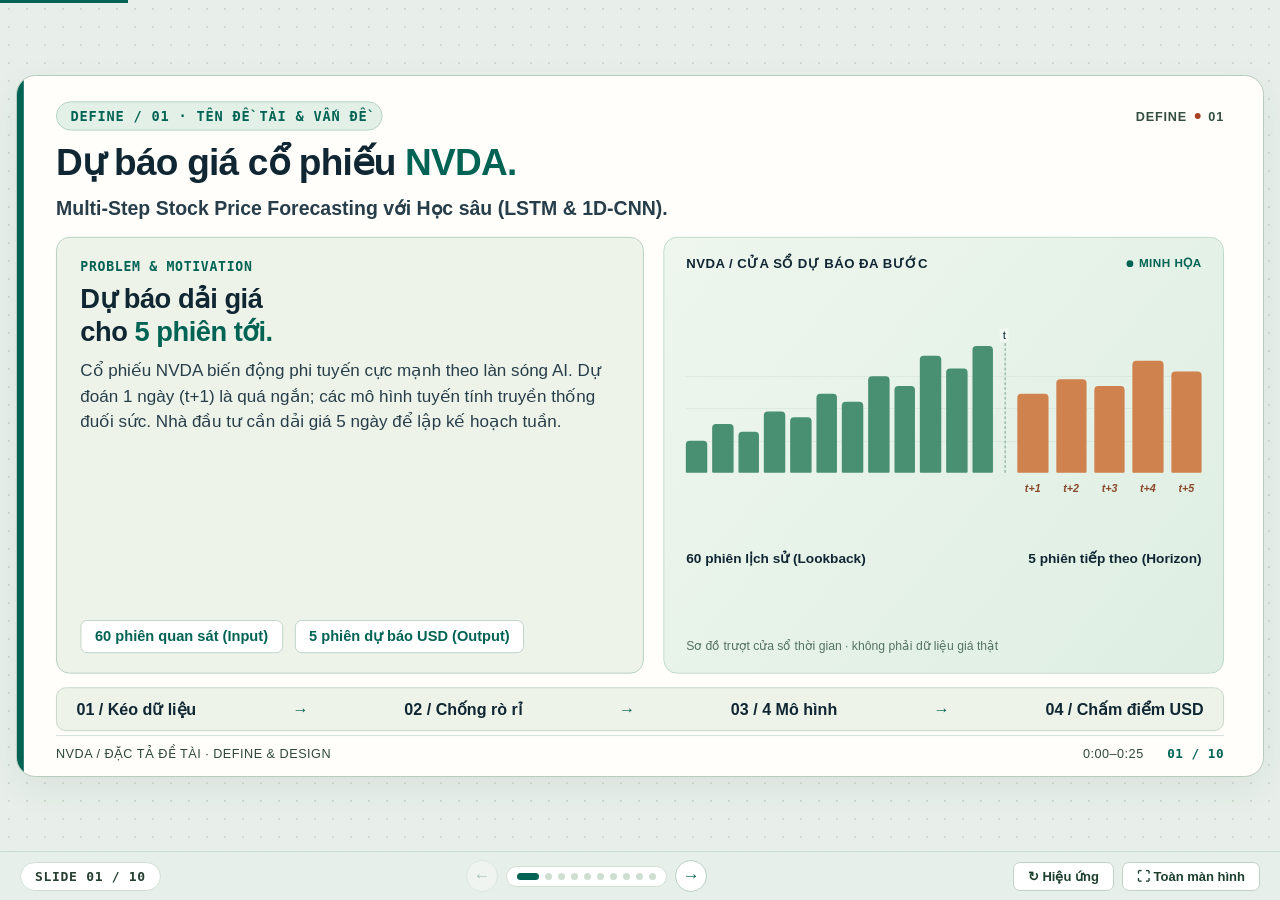
==== commit 1dba79a3: "docs: finalize DEFINE and DESIGN specs and streamline presentation - Standardize DEFINE.md and DESIG" ====
--- a/report/index.html
+++ b/report/index.html
@@ -1 +1,537 @@
-<!doctype html><html lang="vi"><head><meta charset="utf-8"><meta name="viewport" content="width=device-width,initial-scale=1"><meta name="theme-color" content="#f4f7f3"><title>NVDA — Define & Design Problem</title><link rel="stylesheet" href="assets/presentation.css"></head><body><main id="stage" aria-label="NVDA Define và Design"><section class="slide slide-1 active" data-duration="25" aria-label="Slide 1"><div class="slide-top"><span class="eyebrow">DEFINE / 01 · PROJECT NAME & PROBLEM</span><span class="chapter">DEFINE <i></i> 01</span></div><h1>Dự báo giá cổ phiếu <em>NVDA.</em></h1><div class="content"><p class="deck-sub reveal">Multi-step Stock Forecasting với LSTM và 1D-CNN.</p><div class="cover-split"><div class="cover-text reveal"><span class="section-tag">PROBLEM → RESEARCH QUESTION</span><h2>Cần lập kế hoạch<br>cho <em>5 phiên tới.</em></h2><p>Sau phiên t, người dùng cần một kịch bản giá ngắn hạn để tham khảo và so sánh mô hình.</p><div class="cover-tags"><span>60 giá Close</span><span>5 giá dự báo</span></div></div><div class="forecast-board reveal"><div class="board-top"><b>NVDA / CỬA SỔ DỰ BÁO</b><span class="live-dot">MINH HỌA</span></div><div class="bar-chart"><div class="history-bars"><i style="--h:23%;--i:0"></i><i style="--h:36%;--i:1"></i><i style="--h:30%;--i:2"></i><i style="--h:47%;--i:3"></i><i style="--h:42%;--i:4"></i><i style="--h:61%;--i:5"></i><i style="--h:55%;--i:6"></i><i style="--h:75%;--i:7"></i><i style="--h:67%;--i:8"></i><i style="--h:90%;--i:9"></i><i style="--h:81%;--i:10"></i><i style="--h:100%;--i:11"></i></div><div class="cutoff"><span>t</span></div><div class="future-bars"><i style="--h:60%;--i:0"><b>t+1</b></i><i style="--h:71%;--i:1"><b>t+2</b></i><i style="--h:66%;--i:2"><b>t+3</b></i><i style="--h:86%;--i:3"><b>t+4</b></i><i style="--h:78%;--i:4"><b>t+5</b></i></div></div><div class="chart-labels"><span>60 phiên đã quan sát</span><span>5 phiên tiếp theo</span></div><p class="diagram-note">Sơ đồ cấu trúc · không phải dữ liệu giá thực tế</p></div></div><div class="mini-pipeline reveal"><span>01 / Thu thập</span><i>→</i><span>02 / Huấn luyện</span><i>→</i><span>03 / Dự báo</span><i>→</i><span>04 / Kiểm chứng</span></div></div><aside class="notes">Tên đề tài là dự đoán giá cổ phiếu đa bước với LSTM và CNN trên NVDA. Vấn đề là người dùng muốn tham khảo diễn biến cả tuần giao dịch thay vì một ngày. Mục tiêu cụ thể là dùng 60 giá đóng cửa quá khứ dự báo năm phiên tiếp theo, rồi kiểm chứng với Linear Regression và ARIMA. Đây là thiết kế đề xuất, chưa có kết quả thực nghiệm.</aside><footer class="slide-footer"><span>NVDA / COURSEWORK · THIẾT KẾ ĐỀ XUẤT</span><span>0:00–0:25 <b>01 / 10</b></span></footer></section><section class="slide slide-2" data-duration="35" aria-label="Slide 2"><div class="slide-top"><span class="eyebrow">DEFINE / 02 · USER · INPUT / OUTPUT · FEATURES</span><span class="chapter">DEFINE <i></i> 02</span></div><h1>Đúng người dùng.<br><em>Rõ đầu vào và đầu ra.</em></h1><div class="content"><div class="user-strip reveal"><svg viewBox="0 0 48 48" fill="none" stroke="currentColor" stroke-width="2.2" stroke-linecap="round" stroke-linejoin="round" aria-hidden="true"><circle cx="24" cy="15" r="8"/><path d="M8 43v-5a16 16 0 0 1 32 0v5"/></svg><div><b>TARGET USER</b><p>Nhà đầu tư cá nhân · Chuyên viên phân tích định lượng</p></div></div><div class="flow-row"><div class="flow-node  reveal" data-live><div class="node-head"><span class="mono">01 / INPUT</span><svg viewBox="0 0 48 48" fill="none" stroke="currentColor" stroke-width="2.2" stroke-linecap="round" stroke-linejoin="round" aria-hidden="true"><ellipse cx="24" cy="10" rx="15" ry="6"/><path d="M9 10v25c0 8 30 8 30 0V10M9 22c0 8 30 8 30 0"/></svg></div><h3>60 giá Close</h3><p>NVDA · dữ liệu nến ngày</p><div class="node-track"><i></i></div></div><div class="connector" aria-hidden="true"><span>→</span><i></i></div><div class="flow-node featured reveal" data-live><div class="node-head"><span class="mono">02 / PROCESS</span><svg viewBox="0 0 48 48" fill="none" stroke="currentColor" stroke-width="2.2" stroke-linecap="round" stroke-linejoin="round" aria-hidden="true"><circle cx="10" cy="12" r="4"/><circle cx="10" cy="36" r="4"/><circle cx="36" cy="24" r="5"/><path d="m14 12 17 10M14 36l17-10"/></svg></div><h3>Hồi quy đa bước</h3><p>X (B,60,1) → Y (B,5)</p><div class="node-track"><i></i></div></div><div class="connector" aria-hidden="true"><span>→</span><i></i></div><div class="flow-node  reveal" data-live><div class="node-head"><span class="mono">03 / OUTPUT</span><svg viewBox="0 0 48 48" fill="none" stroke="currentColor" stroke-width="2.2" stroke-linecap="round" stroke-linejoin="round" aria-hidden="true"><path d="M7 6v35h36M14 32l9-11 7 5 12-16"/></svg></div><h3>5 giá Close</h3><p>Ngày giao dịch + USD</p><div class="node-track"><i></i></div></div></div><div class="feature-line reveal"><b>CORE FEATURES</b><span>Tải / cache</span><span>Dự báo</span><span>So sánh 4 model</span><span>Biểu đồ + metrics</span></div></div><aside class="notes">Người dùng là nhà đầu tư cá nhân và chuyên viên phân tích. Đầu vào ban đầu chỉ là giá Close theo ngày của NVDA, không dùng tin tức hay toàn bộ OHLCV. Sau 60 phiên đã quan sát, đầu ra là năm cặp ngày giao dịch và giá USD, không phải lệnh mua bán. Các chức năng chính gồm tải dữ liệu có cache, dự báo đa bước, so sánh bốn mô hình và xuất đồ thị cùng chỉ số. Tensor đầu vào là B, 60, 1 và đầu ra là B, 5.</aside><footer class="slide-footer"><span>NVDA / COURSEWORK · THIẾT KẾ ĐỀ XUẤT</span><span>0:25–1:00 <b>02 / 10</b></span></footer></section><section class="slide slide-3" data-duration="35" aria-label="Slide 3"><div class="slide-top"><span class="eyebrow">DEFINE / 03 · CONSTRAINTS & SUCCESS CRITERIA</span><span class="chapter">DEFINE <i></i> 03</span></div><h1>Thế nào là một<br><em>thử nghiệm thành công?</em></h1><div class="content"><div class="criteria-grid"><article class="criteria reveal"><div class="card-label">01 / TECH CONSTRAINTS</div><h3>Đúng giới hạn bài toán</h3><ul><li>Python / PyTorch · CPU hoặc GPU</li><li>Yahoo Finance · dự kiến 5 năm</li><li>Split thời gian <b>70 / 15 / 15</b></li><li>Scaler chỉ fit trên <b>Train</b></li></ul><div class="split-strip"><span>70% TRAIN</span><span>15%</span><span>15%</span></div></article><article class="criteria success reveal"><div class="card-label">02 / EVALUATION → SUCCESS</div><h3>Đo rồi mới kết luận</h3><p><b>MAE · RMSE · MAPE · R²</b><br>Directional Accuracy; từng horizon.<br>Cùng mốc dự báo trên Test.</p><div class="success-check"><svg viewBox="0 0 48 48" fill="none" stroke="currentColor" stroke-width="2.2" stroke-linecap="round" stroke-linejoin="round" aria-hidden="true"><path d="m9 24 10 10L40 13"/></svg><span>Trả đúng 5 giá hợp lệ, tái lập được.</span></div><div class="success-check"><svg viewBox="0 0 48 48" fill="none" stroke="currentColor" stroke-width="2.2" stroke-linecap="round" stroke-linejoin="round" aria-hidden="true"><path d="m9 24 10 10L40 13"/></svg><span>DL cải thiện nếu MAE và RMSE thấp hơn baseline tốt nhất theo từng chỉ số.</span></div></article></div></div><aside class="notes">Ràng buộc gồm Python PyTorch, phần cứng CPU hoặc GPU, dữ liệu dự kiến năm năm và chia theo thời gian 70, 15, 15. Scaler chỉ fit trên train. Tiêu chí chức năng là trả đúng năm giá hợp lệ và tái lập được từ bộ artifact. Đánh giá gồm các metric giá và hướng, riêng từng horizon lẫn tổng hợp. Muốn kết luận học sâu cải thiện, MAE và RMSE phải thấp hơn baseline tốt nhất theo từng chỉ số trên test độc lập. Nếu không đạt, vẫn báo cáo kết quả và bác bỏ giả thuyết cải thiện, không sửa tiêu chí theo test.</aside><footer class="slide-footer"><span>NVDA / COURSEWORK · THIẾT KẾ ĐỀ XUẤT</span><span>1:00–1:35 <b>03 / 10</b></span></footer></section><section class="slide slide-4" data-duration="35" aria-label="Slide 4"><div class="slide-top"><span class="eyebrow">DESIGN / 04 · SYSTEM & MODEL ARCHITECTURE</span><span class="chapter">DESIGN <i></i> 04</span></div><h1>Một hệ thống.<br><em>Bốn mô hình đối chứng.</em></h1><div class="content"><div class="architecture"><div class="arch-end reveal"><svg viewBox="0 0 48 48" fill="none" stroke="currentColor" stroke-width="2.2" stroke-linecap="round" stroke-linejoin="round" aria-hidden="true"><ellipse cx="24" cy="10" rx="15" ry="6"/><path d="M9 10v25c0 8 30 8 30 0V10M9 22c0 8 30 8 30 0"/></svg><h3>DATA</h3><p>Cache<br>Validate<br>Scale / Window</p><span class="shape">(B,60,1)</span></div><div class="arch-link"><div class="connector" aria-hidden="true"><span>→</span><i></i></div></div><div class="model-matrix"><div class="model-box reveal" data-live><span>BASELINE 01</span><h3>Linear Regression</h3><p>60 giá → hồi quy → 5 giá</p></div><div class="model-box reveal" data-live><span>BASELINE 02</span><h3>ARIMA</h3><p>Thống kê → dự báo 5 bước</p></div><div class="model-box core reveal" data-live><span>DEEP LEARNING 01</span><h3>LSTM</h3><p>2 tầng · hidden 64 → Linear</p></div><div class="model-box core reveal" data-live><span>DEEP LEARNING 02</span><h3>1D-CNN</h3><p>Conv1D → Pool → Linear</p></div></div><div class="arch-link"><div class="connector" aria-hidden="true"><span>→</span><i></i></div></div><div class="arch-end output reveal"><svg viewBox="0 0 48 48" fill="none" stroke="currentColor" stroke-width="2.2" stroke-linecap="round" stroke-linejoin="round" aria-hidden="true"><path d="M7 6v35h36M14 32l9-11 7 5 12-16"/></svg><h3>OUTPUT</h3><p>Inverse scale<br>Giá USD<br>Metrics / plots</p><span class="shape">(B,5)</span></div></div><div class="ribbon reveal"><svg viewBox="0 0 48 48" fill="none" stroke="currentColor" stroke-width="2.2" stroke-linecap="round" stroke-linejoin="round" aria-hidden="true"><path d="m9 24 10 10L40 13"/></svg><span>Cùng forecast origins và Test. CNN đổi trục input thành (B,1,60).</span></div></div><aside class="notes">Kiến trúc tách dữ liệu, mô hình và đầu ra đánh giá. LSTM nhận tensor B, 60, 1, đi qua hai tầng LSTM với hidden 64 rồi chiếu về năm bước. CNN cần đổi trục thành B, 1, 60 để convolve trên thời gian, sau đó pooling và linear cũng trả năm bước. Hai baseline là Linear Regression và ARIMA. Mọi mô hình phải dự báo tại cùng forecast origins trên test. Đây là thiết kế, các module chưa được triển khai trong repository.</aside><footer class="slide-footer"><span>NVDA / COURSEWORK · THIẾT KẾ ĐỀ XUẤT</span><span>1:35–2:10 <b>04 / 10</b></span></footer></section><section class="slide slide-5" data-duration="25" aria-label="Slide 5"><div class="slide-top"><span class="eyebrow">DESIGN / 05 · MODULES & FOLDER STRUCTURE</span><span class="chapter">DESIGN <i></i> 05</span></div><h1>Chia module theo<br><em>đúng trách nhiệm.</em></h1><div class="content"><div class="module-layout"><div class="folder-tree reveal"><div class="tree-root"><svg viewBox="0 0 48 48" fill="none" stroke="currentColor" stroke-width="2.2" stroke-linecap="round" stroke-linejoin="round" aria-hidden="true"><path d="M5 14h38v25H5zM5 14V8h15l5 6"/></svg><b>Stock-Forecasting/</b></div><div class="tree-line"><span>├─</span><b>config/</b><small>Tham số tập trung</small></div><div class="tree-line"><span>├─</span><b>src/</b><small>Logic tái sử dụng</small></div><div class="tree-child">data/ · models/ · utils/</div><div class="tree-line"><span>├─</span><b>scripts/</b><small>Điều phối CLI</small></div><div class="tree-line"><span>├─</span><b>tests/</b><small>Kiểm thử</small></div><div class="tree-line"><span>└─</span><b>outputs/ · report/</b></div></div><div class="module-notes"><div class="module-item reveal" data-live><b>DATA</b><p>data_loader: tải/cache<br>dataset: split, scale, window</p></div><div class="module-item reveal" data-live><b>MODELS</b><p>LR · ARIMA · LSTM · CNN<br>Mỗi model một module.</p></div><div class="module-item reveal" data-live><b>UTILS + SCRIPTS</b><p>metrics, visualizer; train/eval/predict.<br>Tests: shape, cutoff và dữ liệu lỗi.</p></div></div></div><p class="bottom-note reveal">Cấu trúc đề xuất; repo hiện có khung và config. Báo cáo chính: walkthrough.md.</p></div><aside class="notes">Tổ chức module theo trách nhiệm. Config quản lý tham số. Data chịu trách nhiệm tải cache, chia tập, scaler và window. Models tách bốn kiến trúc. Utils chứa metrics và đồ thị. Scripts điều phối train eval predict, tests kiểm tra shape và leakage. Outputs lưu artifact theo run, report chứa trình bày, còn walkthrough là báo cáo thực nghiệm chính. Tên file ở đây là cấu trúc dự kiến, không phải module đã có.</aside><footer class="slide-footer"><span>NVDA / COURSEWORK · THIẾT KẾ ĐỀ XUẤT</span><span>2:10–2:35 <b>05 / 10</b></span></footer></section><section class="slide slide-6" data-duration="35" aria-label="Slide 6"><div class="slide-top"><span class="eyebrow">DESIGN / 06 · DATA FLOW / TRAINING</span><span class="chapter">DESIGN <i></i> 06</span></div><h1>Training: <em>học từ quá khứ.</em></h1><div class="content"><div class="training-layout"><div class="phase-timeline"><div class="phase reveal" data-live><b class="phase-num">01</b><div><span>PREPARE</span><h3>Yahoo Finance → CSV cache → Validate</h3></div></div><div class="phase reveal" data-live><b class="phase-num">02</b><div><span>PREPROCESS</span><h3>Split → Fit scaler Train → Window 60/5</h3></div></div><div class="phase reveal" data-live><b class="phase-num">03</b><div><span>TRAIN & SELECT</span><h3>Train → chọn checkpoint bằng Validation</h3></div></div><div class="phase reveal" data-live><b class="phase-num">04</b><div><span>EVALUATE</span><h3>Chốt model → Test → inverse scale → metrics</h3></div></div></div><div class="artifact reveal"><div class="artifact-icon"><svg viewBox="0 0 48 48" fill="none" stroke="currentColor" stroke-width="2.2" stroke-linecap="round" stroke-linejoin="round" aria-hidden="true"><path d="M5 14h38v25H5zM5 14V8h15l5 6"/></svg></div><span class="section-tag">SAVE / RUN_ID</span><h3>Một bộ artifact.<br>Đủ để chạy lại.</h3><ul><li>Checkpoint</li><li>Scaler + config</li><li>Cutoff + metrics</li></ul><div class="artifact-scan"></div></div></div><div class="ribbon reveal"><svg viewBox="0 0 48 48" fill="none" stroke="currentColor" stroke-width="2.2" stroke-linecap="round" stroke-linejoin="round" aria-hidden="true"><path d="m9 24 10 10L40 13"/></svg><span>Không để 5 nhãn vượt ranh giới tập. Test độc lập, không dùng để chọn model.</span></div></div><aside class="notes">Training bắt đầu bằng tải dữ liệu, cache và kiểm tra chất lượng. Chia theo thời gian trước khi fit scaler và sinh cửa sổ. Mỗi nhãn năm ngày phải nằm trọn trong một tập. Có thể lấy lịch sử đầu vào từ tập trước nếu nó đã quan sát được tại mốc dự báo. Huấn luyện trên train và chọn siêu tham số bằng validation, dùng early stopping. Chỉ sau khi chốt mô hình mới đánh giá test, đổi về USD để tính metric. Lưu checkpoint cùng scaler, config, cutoff và metric để inference có thể dùng đúng bộ tương ứng.</aside><footer class="slide-footer"><span>NVDA / COURSEWORK · THIẾT KẾ ĐỀ XUẤT</span><span>2:35–3:10 <b>06 / 10</b></span></footer></section><section class="slide slide-7" data-duration="35" aria-label="Slide 7"><div class="slide-top"><span class="eyebrow">DESIGN / 07 · INFERENCE & API</span><span class="chapter">DESIGN <i></i> 07</span></div><h1>Inference: <em>không học lại.</em></h1><div class="content"><div class="flow-row compact"><div class="flow-node  reveal" data-live><div class="node-head"><span class="mono">01 / CHECK</span><svg viewBox="0 0 48 48" fill="none" stroke="currentColor" stroke-width="2.2" stroke-linecap="round" stroke-linejoin="round" aria-hidden="true"><ellipse cx="24" cy="10" rx="15" ry="6"/><path d="M9 10v25c0 8 30 8 30 0V10M9 22c0 8 30 8 30 0"/></svg></div><h3>60 phiên ≤ t</h3><p>Đủ dữ liệu và đúng cutoff</p><div class="node-track"><i></i></div></div><div class="connector" aria-hidden="true"><span>→</span><i></i></div><div class="flow-node featured reveal" data-live><div class="node-head"><span class="mono">02 / PREDICT</span><svg viewBox="0 0 48 48" fill="none" stroke="currentColor" stroke-width="2.2" stroke-linecap="round" stroke-linejoin="round" aria-hidden="true"><circle cx="10" cy="12" r="4"/><circle cx="10" cy="36" r="4"/><circle cx="36" cy="24" r="5"/><path d="m14 12 17 10M14 36l17-10"/></svg></div><h3>Scale → Model</h3><p>eval + no_grad; không refit</p><div class="node-track"><i></i></div></div><div class="connector" aria-hidden="true"><span>→</span><i></i></div><div class="flow-node  reveal" data-live><div class="node-head"><span class="mono">03 / RETURN</span><svg viewBox="0 0 48 48" fill="none" stroke="currentColor" stroke-width="2.2" stroke-linecap="round" stroke-linejoin="round" aria-hidden="true"><path d="M7 6v35h36M14 32l9-11 7 5 12-16"/></svg></div><h3>5 phiên > t</h3><p>Inverse scale → USD</p><div class="node-track"><i></i></div></div></div><div class="api-layout"><div class="api-contract reveal"><span class="section-tag">PYTHON API NỘI BỘ / ĐỀ XUẤT</span><code>predict(close_history, model_bundle)</code><p>Lỗi rõ ràng: thiếu lịch sử, input lỗi,<br>checkpoint / scaler không khớp.</p></div><div class="response reveal"><div class="response-head"><span class="response-dot"></span>RESPONSE CONTRACT</div><code>{ as_of, model_version,<br>&nbsp; forecasts: [<br>&nbsp;&nbsp; { date, close_usd } × 5<br>&nbsp; ] }</code></div></div><p class="bottom-note reveal">Đầu ra để tham khảo, không tự động giao dịch. API là thiết kế dự kiến.</p></div><aside class="notes">Inference khác training: không học lại từ dữ liệu mới. Nhận 60 phiên ở hoặc trước cutoff, kiểm tra input, tải đúng checkpoint scaler rồi chạy eval và no_grad. Sau dự báo phải inverse transform và gán đúng năm phiên theo lịch sàn, không cộng năm ngày lịch. API nội bộ đề xuất là predict nhận lịch sử Close và model bundle, trả ngày cutoff, phiên bản mô hình và năm cặp ngày giá USD. Nếu thiếu dữ liệu, dữ liệu sai hay artifact không khớp, trả lỗi rõ ràng. Hiện chưa triển khai HTTP service; Yahoo Finance là nguồn dữ liệu bên ngoài.</aside><footer class="slide-footer"><span>NVDA / COURSEWORK · THIẾT KẾ ĐỀ XUẤT</span><span>3:10–3:45 <b>07 / 10</b></span></footer></section><section class="slide slide-8" data-duration="25" aria-label="Slide 8"><div class="slide-top"><span class="eyebrow">DESIGN / 08 · LOGIC & EDGE CASES</span><span class="chapter">DESIGN <i></i> 08</span></div><h1>Dữ liệu lỗi?<br><em>Dừng đúng chỗ.</em></h1><div class="content"><div class="validation-header reveal"><span>INPUT</span><div class="gate-line"><i></i></div><b>VALIDATION GATE</b><div class="gate-line"><i></i></div><span class="pass">PREDICT</span></div><div class="edge-grid"><article class="edge reveal" data-live><span class="edge-index">01</span><h3>Dưới 60 phiên</h3><p>Từ chối; báo số phiên còn thiếu.</p></article><article class="edge reveal" data-live><span class="edge-index">02</span><h3>NaN / Inf / giá ≤ 0</h3><p>Kiểm tra nguồn; không tự tạo giá.</p></article><article class="edge reveal" data-live><span class="edge-index">03</span><h3>Ngày trùng / sai thứ tự</h3><p>Sắp xếp; xử lý bản ghi xung đột.</p></article><article class="edge reveal" data-live><span class="edge-index">04</span><h3>Ngày nghỉ / split / cache cũ</h3><p>Lịch sàn; thống nhất giá; kiểm tra timestamp.</p></article></div><div class="ribbon reveal"><svg viewBox="0 0 48 48" fill="none" stroke="currentColor" stroke-width="2.2" stroke-linecap="round" stroke-linejoin="round" aria-hidden="true"><path d="m9 24 10 10L40 13"/></svg><span>Kiểm tra output: đúng 5 ngày tăng dần; đúng 5 giá hữu hạn và dương.</span></div></div><aside class="notes">Các edge case được xử lý tường minh. Dưới 60 phiên thì từ chối. NaN, vô cực hoặc giá không dương phải kiểm tra nguồn, không tự điền bừa. Ngày được sắp xếp, nhưng bản ghi trùng xung đột cần xử lý trước khi chạy. Ngày nghỉ theo lịch sàn. Với chia tách cổ phiếu, phải nhất quán cách điều chỉnh giá. Cache có timestamp và checkpoint phải khớp scaler. Kiểm tra đầu ra đúng năm ngày, đúng thứ tự và giá hợp lệ.</aside><footer class="slide-footer"><span>NVDA / COURSEWORK · THIẾT KẾ ĐỀ XUẤT</span><span>3:45–4:10 <b>08 / 10</b></span></footer></section><section class="slide slide-9" data-duration="25" aria-label="Slide 9"><div class="slide-top"><span class="eyebrow">DESIGN / 09 · SECURITY · PERFORMANCE · READABILITY</span><span class="chapter">DESIGN <i></i> 09</span></div><h1>Chất lượng nằm ở<br><em>cách hệ thống vận hành.</em></h1><div class="content"><div class="quality-grid"><article class="mini reveal teal"><div class="icon"><svg viewBox="0 0 48 48" fill="none" stroke="currentColor" stroke-width="2.2" stroke-linecap="round" stroke-linejoin="round" aria-hidden="true"><path d="M24 5 40 12v12c0 10-16 19-16 19S8 34 8 24V12Z"/><path d="m16 24 6 6 11-13"/></svg></div><h3>SECURITY</h3><p>Whitelist ticker; giới hạn input.<br>Chỉ nạp checkpoint tin cậy.<br>Giới hạn đường dẫn artifact.<br>HTTP mở rộng: auth/rate limit.</p></article><article class="mini reveal orange"><div class="icon"><svg viewBox="0 0 48 48" fill="none" stroke="currentColor" stroke-width="2.2" stroke-linecap="round" stroke-linejoin="round" aria-hidden="true"><circle cx="24" cy="24" r="18"/><path d="M24 12v13l9 6"/></svg></div><h3>PERFORMANCE</h3><p>Cache; load model một lần.<br>Batch, eval và no_grad.<br>Đo latency p50/p95, train time.<br>Công bố phần cứng đo.</p></article><article class="mini reveal purple"><div class="icon"><svg viewBox="0 0 48 48" fill="none" stroke="currentColor" stroke-width="2.2" stroke-linecap="round" stroke-linejoin="round" aria-hidden="true"><path d="m17 12-12 12 12 12M31 12l12 12-12 12M28 6l-8 36"/></svg></div><h3>READABILITY</h3><p>Một module, một trách nhiệm.<br>Config tập trung; type/shape rõ.<br>Lỗi có thông điệp dễ hiểu.<br>Test input lỗi và ranh giới.</p></article></div><div class="ribbon reveal"><svg viewBox="0 0 48 48" fill="none" stroke="currentColor" stroke-width="2.2" stroke-linecap="round" stroke-linejoin="round" aria-hidden="true"><path d="m9 24 10 10L40 13"/></svg><span>Chưa benchmark: không tuyên bố tốc độ hoặc độ chính xác đã đạt.</span></div></div><aside class="notes">Thiết kế bảo mật giới hạn ticker, kích thước input và đường dẫn artifact, chỉ nạp checkpoint tin cậy, không nhận pickle tùy ý. Nếu có HTTP service thì cần xác thực và rate limit. Hiệu năng dùng cache, tải model một lần và batch inference; đo p50 p95 cùng thời gian train trên phần cứng công bố. Về readability, module có trách nhiệm riêng, cấu hình tập trung, shape rõ và thông báo lỗi có ý nghĩa. Chưa benchmark nên không tuyên bố nhanh hơn.</aside><footer class="slide-footer"><span>NVDA / COURSEWORK · THIẾT KẾ ĐỀ XUẤT</span><span>4:10–4:35 <b>09 / 10</b></span></footer></section><section class="slide slide-10" data-duration="25" aria-label="Slide 10"><div class="slide-top"><span class="eyebrow">DESIGN / 10 · MILESTONES & TECH RISKS</span><span class="chapter">DESIGN <i></i> 10</span></div><h1>Ba tuần để đi từ<br><em>thiết kế đến kiểm chứng.</em></h1><div class="content"><div class="milestone-road"><div class="milestone reveal" data-live><div class="mile-no">01</div><span>TUẦN 1</span><h3>Dữ liệu & baseline</h3><p>Split / scaler đúng.<br>LR và ARIMA chạy được.</p></div><div class="milestone reveal" data-live><div class="mile-no">02</div><span>TUẦN 2</span><h3>LSTM & CNN</h3><p>Train và tinh chỉnh.<br>Chọn bằng Validation.</p></div><div class="milestone reveal" data-live><div class="mile-no">03</div><span>TUẦN 3</span><h3>Đánh giá & demo</h3><p>Test, phân tích lỗi.<br>Artifact tái lập.</p></div></div><div class="risk-strip reveal"><b>TECH RISKS</b><div><strong>API lỗi / rate limit</strong><span>Cache có timestamp; retry giới hạn.</span></div><div><strong>Leakage / overfit</strong><span>Test cutoff; early stopping.</span></div><div><strong>Regime shift</strong><span>Phân tích lỗi theo giai đoạn.</span></div></div><div class="ribbon reveal"><svg viewBox="0 0 48 48" fill="none" stroke="currentColor" stroke-width="2.2" stroke-linecap="round" stroke-linejoin="round" aria-hidden="true"><path d="m9 24 10 10L40 13"/></svg><span>Demo: chọn model → nhập dữ liệu → xem 5 giá và biểu đồ → đối chiếu baseline.</span></div></div><aside class="notes">Tuần một hoàn thành dữ liệu, chia tập và baseline. Tuần hai hoàn thành LSTM CNN và chọn checkpoint bằng validation. Tuần ba test, phân tích lỗi và đóng gói demo. Rủi ro API được giảm bằng cache có timestamp và retry giới hạn, không lặng lẽ dùng cache quá cũ. Leakage được kiểm tra bằng cutoff window, overfit bằng early stopping. Thị trường đổi chế độ phải thể hiện qua phân tích lỗi theo giai đoạn. Sản phẩm cuối là pipeline tái lập, dự báo năm phiên và so sánh có bằng chứng.</aside><footer class="slide-footer"><span>NVDA / COURSEWORK · THIẾT KẾ ĐỀ XUẤT</span><span>4:35–5:00 <b>10 / 10</b></span></footer></section></main><aside id="notes-panel" hidden aria-label="Lời nói gợi ý"></aside><div id="progress"></div><nav id="toolbar" aria-label="Điều khiển trình bày"><span id="count" aria-live="polite"></span><div class="navigation"><button id="prev" aria-label="Slide trước">←</button><div id="dots" aria-label="Chọn slide"></div><button id="next" aria-label="Slide tiếp">→</button></div><div class="tools"><button id="replay" title="Chạy lại animation (R)">↻ Hiệu ứng</button><button id="motion" aria-pressed="true" title="Bật/tắt chuyển động (M)">Motion: ON</button><button id="notes" aria-pressed="false">Lời nói (N)</button><button id="reading" aria-pressed="false">Đọc</button><button id="fullscreen" title="Toàn màn hình (F)">⛶</button><button id="timer">Bắt đầu</button><span id="clock" role="timer">05:00</span><button id="reset" aria-label="Đặt lại đồng hồ">↺</button></div></nav><script src="assets/presentation.js"></script></body></html>+<!doctype html>
+<html lang="vi">
+<head>
+  <meta charset="utf-8">
+  <meta name="viewport" content="width=device-width, initial-scale=1">
+  <meta name="theme-color" content="#f4f7f3">
+  <title>NVDA — Define & Design Specification</title>
+  <link rel="stylesheet" href="assets/presentation.css">
+</head>
+<body>
+<main id="stage" aria-label="NVDA Define và Design">
+
+  <!-- SLIDE 1 -->
+  <section class="slide slide-1 active" data-duration="25" aria-label="Slide 1">
+    <div class="slide-top">
+      <span class="eyebrow">DEFINE / 01 · TÊN ĐỀ TÀI & VẤN ĐỀ</span>
+      <span class="chapter">DEFINE <i></i> 01</span>
+    </div>
+    <h1>Dự báo giá cổ phiếu <em>NVDA.</em></h1>
+    <div class="content">
+      <p class="deck-sub reveal">Multi-Step Stock Price Forecasting với Học sâu (LSTM & 1D-CNN).</p>
+      <div class="cover-split">
+        <div class="cover-text reveal">
+          <div>
+            <span class="section-tag">PROBLEM & MOTIVATION</span>
+            <h2>Dự báo dải giá<br>cho <em>5 phiên tới.</em></h2>
+            <p>Cổ phiếu NVDA biến động phi tuyến cực mạnh theo làn sóng AI. Dự đoán 1 ngày (t+1) là quá ngắn; các mô hình tuyến tính truyền thống đuối sức. Nhà đầu tư cần dải giá 5 ngày để lập kế hoạch tuần.</p>
+          </div>
+          <div class="cover-tags">
+            <span>60 phiên quan sát (Input)</span>
+            <span>5 phiên dự báo USD (Output)</span>
+          </div>
+        </div>
+        <div class="forecast-board reveal">
+          <div class="board-top">
+            <b>NVDA / CỬA SỔ DỰ BÁO ĐA BƯỚC</b>
+            <span class="live-dot">MINH HỌA</span>
+          </div>
+          <div class="bar-chart">
+            <div class="history-bars">
+              <i style="--h:25%;--i:0"></i><i style="--h:38%;--i:1"></i><i style="--h:32%;--i:2"></i>
+              <i style="--h:48%;--i:3"></i><i style="--h:44%;--i:4"></i><i style="--h:62%;--i:5"></i>
+              <i style="--h:56%;--i:6"></i><i style="--h:76%;--i:7"></i><i style="--h:68%;--i:8"></i>
+              <i style="--h:92%;--i:9"></i><i style="--h:82%;--i:10"></i><i style="--h:100%;--i:11"></i>
+            </div>
+            <div class="cutoff"><span>t</span></div>
+            <div class="future-bars">
+              <i style="--h:62%;--i:0"><b>t+1</b></i>
+              <i style="--h:74%;--i:1"><b>t+2</b></i>
+              <i style="--h:68%;--i:2"><b>t+3</b></i>
+              <i style="--h:88%;--i:3"><b>t+4</b></i>
+              <i style="--h:80%;--i:4"><b>t+5</b></i>
+            </div>
+          </div>
+          <div class="chart-labels">
+            <span>60 phiên lịch sử (Lookback)</span>
+            <span>5 phiên tiếp theo (Horizon)</span>
+          </div>
+          <p class="diagram-note">Sơ đồ trượt cửa sổ thời gian · không phải dữ liệu giá thật</p>
+        </div>
+      </div>
+      <div class="mini-pipeline reveal">
+        <span>01 / Kéo dữ liệu</span><i>→</i>
+        <span>02 / Chống rò rỉ</span><i>→</i>
+        <span>03 / 4 Mô hình</span><i>→</i>
+        <span>04 / Chấm điểm USD</span>
+      </div>
+    </div>
+    <aside class="notes">Kính chào thầy cô và hội đồng. Tên đề tài là dự đoán giá cổ phiếu đa bước trên mã NVIDIA (NVDA). Vấn đề là cổ phiếu NVDA biến động rất mạnh theo làn sóng AI; dự đoán một ngày không đủ để lập kế hoạch tuần, còn các công thức đường thẳng truyền thống thì không bắt được tính phi tuyến. Mục tiêu là dùng 60 ngày quá khứ dự báo đồng thời 5 ngày tiếp theo.</aside>
+    <footer class="slide-footer">
+      <span>NVDA / ĐẶC TẢ ĐỀ TÀI · DEFINE & DESIGN</span>
+      <span>0:00–0:25 <b>01 / 10</b></span>
+    </footer>
+  </section>
+
+  <!-- SLIDE 2 -->
+  <section class="slide slide-2" data-duration="35" aria-label="Slide 2">
+    <div class="slide-top">
+      <span class="eyebrow">DEFINE / 02 · NGƯỜI DÙNG & HỢP ĐỒNG VÀO / RA</span>
+      <span class="chapter">DEFINE <i></i> 02</span>
+    </div>
+    <h1>Đúng người dùng.<br><em>Rõ đầu vào và đầu ra.</em></h1>
+    <div class="content">
+      <div class="user-strip reveal">
+        <svg viewBox="0 0 48 48" fill="none" stroke="currentColor" stroke-width="2.2" stroke-linecap="round" stroke-linejoin="round" aria-hidden="true"><circle cx="24" cy="15" r="8"/><path d="M8 43v-5a16 16 0 0 1 32 0v5"/></svg>
+        <div>
+          <b>TARGET USER</b>
+          <p>Nhà đầu tư cá nhân (lướt sóng ngắn hạn) · Chuyên viên phân tích định lượng (Quant Analyst)</p>
+        </div>
+      </div>
+      <div class="flow-row">
+        <div class="flow-node reveal" data-live>
+          <div>
+            <div class="node-head"><span class="mono">01 / INPUT</span><svg viewBox="0 0 48 48" fill="none" stroke="currentColor" stroke-width="2.2" stroke-linecap="round" stroke-linejoin="round" aria-hidden="true"><ellipse cx="24" cy="10" rx="15" ry="6"/><path d="M9 10v25c0 8 30 8 30 0V10M9 22c0 8 30 8 30 0"/></svg></div>
+            <h3>60 giá Close</h3>
+            <p>NVDA · Chuỗi giá đóng cửa 3 tháng giao dịch gần nhất</p>
+          </div>
+          <div class="node-track"><i></i></div>
+        </div>
+        <div class="connector" aria-hidden="true"><span>→</span><i></i></div>
+        <div class="flow-node featured reveal" data-live>
+          <div>
+            <div class="node-head"><span class="mono">02 / PROCESS</span><svg viewBox="0 0 48 48" fill="none" stroke="currentColor" stroke-width="2.2" stroke-linecap="round" stroke-linejoin="round" aria-hidden="true"><circle cx="10" cy="12" r="4"/><circle cx="10" cy="36" r="4"/><circle cx="36" cy="24" r="5"/><path d="m14 12 17 10M14 36l17-10"/></svg></div>
+            <h3>Hồi quy đa bước</h3>
+            <p>Tensor X (B, 60, 1) → Mô hình DL → Tensor Y (B, 5)</p>
+          </div>
+          <div class="node-track"><i></i></div>
+        </div>
+        <div class="connector" aria-hidden="true"><span>→</span><i></i></div>
+        <div class="flow-node reveal" data-live>
+          <div>
+            <div class="node-head"><span class="mono">03 / OUTPUT</span><svg viewBox="0 0 48 48" fill="none" stroke="currentColor" stroke-width="2.2" stroke-linecap="round" stroke-linejoin="round" aria-hidden="true"><path d="M7 6v35h36M14 32l9-11 7 5 12-16"/></svg></div>
+            <h3>5 giá Close USD</h3>
+            <p>Dải giá 5 ngày tiếp theo bằng USD + Biểu đồ xu hướng trực quan</p>
+          </div>
+          <div class="node-track"><i></i></div>
+        </div>
+      </div>
+      <div class="feature-line reveal">
+        <b>KỲ VỌNG ĐẦU RA:</b>
+        <span>5 giá tương lai (USD)</span>
+        <span>Biểu đồ trực quan</span>
+        <span>Độ lệch dự kiến (MAE)</span>
+        <span>Xu hướng Tăng/Giảm (DA)</span>
+      </div>
+    </div>
+    <aside class="notes">Người dùng là nhà đầu tư cá nhân và chuyên viên định lượng. Đầu vào là 60 ngày giá đóng cửa liên tiếp của NVDA, tương đương 3 tháng giao dịch. Đầu ra là một vector gồm đúng 5 giá đóng cửa cho 5 phiên làm việc tiếp theo bằng tiền USD, kèm biểu đồ trực quan để người dùng nhìn thấy ngay xu hướng thay vì chỉ đọc các con số rời rạc.</aside>
+    <footer class="slide-footer">
+      <span>NVDA / ĐẶC TẢ ĐỀ TÀI · DEFINE & DESIGN</span>
+      <span>0:25–1:00 <b>02 / 10</b></span>
+    </footer>
+  </section>
+
+  <!-- SLIDE 3 -->
+  <section class="slide slide-3" data-duration="35" aria-label="Slide 3">
+    <div class="slide-top">
+      <span class="eyebrow">DEFINE / 03 · TÍNH NĂNG CỐT LÕI</span>
+      <span class="chapter">DEFINE <i></i> 03</span>
+    </div>
+    <h1>Năm tính năng.<br><em>Đơn giản và thực tế.</em></h1>
+    <div class="content">
+      <div class="edge-grid">
+        <article class="edge reveal" data-live>
+          <span class="edge-index">01</span>
+          <h3>Tự động tải & Cache CSV</h3>
+          <p>Kéo nến ngày từ Yahoo Finance, lưu cache đĩa cứng để chạy offline an toàn không phụ thuộc mạng.</p>
+        </article>
+        <article class="edge reveal" data-live>
+          <span class="edge-index">02</span>
+          <h3>Cắt lát Sliding Window</h3>
+          <p>Tự động cắt chuỗi thời gian liên tục: cứ 60 ngày quá khứ làm đề bài (X), 5 ngày tiếp theo làm đáp án (Y).</p>
+        </article>
+        <article class="edge reveal" data-live>
+          <span class="edge-index">03</span>
+          <h3>Dự báo đa bước đồng thời</h3>
+          <p>Direct Multi-Output xuất cùng lúc 5 ngày, không đoán mò dây chuyền để triệt tiêu tích tụ sai số.</p>
+        </article>
+        <article class="edge reveal" data-live>
+          <span class="edge-index">04</span>
+          <h3>Đấu trường 4 mô hình</h3>
+          <p>So sánh công bằng giữa 2 baseline thống kê (Linear, ARIMA) và 2 mô hình học sâu (LSTM, 1D-CNN).</p>
+        </article>
+      </div>
+      <div class="ribbon reveal">
+        <svg viewBox="0 0 48 48" fill="none" stroke="currentColor" stroke-width="2.2" stroke-linecap="round" stroke-linejoin="round" aria-hidden="true"><path d="m9 24 10 10L40 13"/></svg>
+        <span><b>Tính năng 05:</b> Bảng chấm điểm minh bạch đo sai lệch USD thực tế (MAE, RMSE, MAPE) và tỷ lệ đoán đúng hướng giá (Directional Accuracy).</span>
+      </div>
+    </div>
+    <aside class="notes">Hệ thống có 5 tính năng cốt lõi: thứ nhất là tự động kéo và cache dữ liệu để chạy offline; thứ hai là cắt cửa sổ trượt 60 ngày sang 5 ngày; thứ ba là xuất đồng thời 5 ngày để không bị tích tụ sai số; thứ tư là chạy song song 4 mô hình đối chứng; và thứ năm là bảng chấm điểm sai số tính bằng USD cùng tỷ lệ đoán đúng xu hướng.</aside>
+    <footer class="slide-footer">
+      <span>NVDA / ĐẶC TẢ ĐỀ TÀI · DEFINE & DESIGN</span>
+      <span>1:00–1:35 <b>03 / 10</b></span>
+    </footer>
+  </section>
+
+  <!-- SLIDE 4 -->
+  <section class="slide slide-4" data-duration="35" aria-label="Slide 4">
+    <div class="slide-top">
+      <span class="eyebrow">DEFINE / 04 · RÀNG BUỘC & TIÊU CHUẨN THÀNH CÔNG</span>
+      <span class="chapter">DEFINE <i></i> 04</span>
+    </div>
+    <h1>Kỷ luật kỹ thuật &<br><em>Tiêu chuẩn nghiệm thu.</em></h1>
+    <div class="content">
+      <div class="criteria-grid">
+        <article class="criteria reveal">
+          <div>
+            <div class="card-label">01 / TECH CONSTRAINTS (KỶ LUẬT SẮT)</div>
+            <h3>Chống rò rỉ dữ liệu (No Leakage)</h3>
+            <ul>
+              <li>Phân chia thời gian <b>70% Train · 15% Val · 15% Test</b></li>
+              <li>Tuyệt đối <b>không xáo trộn (no shuffle)</b> dữ liệu</li>
+              <li>Scaler chỉ được học (<code>fit</code>) duy nhất trên tập <b>Train</b></li>
+              <li>Tôn trọng lịch sàn NASDAQ (không tạo dữ liệu giá ma)</li>
+            </ul>
+          </div>
+          <div class="split-strip">
+            <span>70% TRAIN (HỌC)</span>
+            <span>15% VAL (TINH CHỈNH)</span>
+            <span>15% TEST (NGHIỆM THU)</span>
+          </div>
+        </article>
+        <article class="criteria success reveal">
+          <div>
+            <div class="card-label">02 / SUCCESS CRITERIA (NGHIỆM THU)</div>
+            <h3>Bằng chứng số liệu thực</h3>
+            <p><b>Mục tiêu định lượng trên tập Test độc lập:</b><br>&bull; MAPE: <b>&le; 3 – 5%</b> sai lệch giá<br>&bull; R² Score: <b>&gt; 0.85</b> mức độ khớp xu hướng<br>&bull; Directional Acc: <b>&gt; 55%</b> đoán đúng chiều tăng/giảm</p>
+            <div class="success-check">
+              <svg viewBox="0 0 48 48" fill="none" stroke="currentColor" stroke-width="2.2" stroke-linecap="round" stroke-linejoin="round" aria-hidden="true"><path d="m9 24 10 10L40 13"/></svg>
+              <span>LSTM & 1D-CNN phải có MAE/RMSE thấp hơn rõ rệt so với Baseline.</span>
+            </div>
+            <div class="success-check">
+              <svg viewBox="0 0 48 48" fill="none" stroke="currentColor" stroke-width="2.2" stroke-linecap="round" stroke-linejoin="round" aria-hidden="true"><path d="m9 24 10 10L40 13"/></svg>
+              <span>100% số liệu nghiệm thu trích xuất từ file log code thật trong outputs/runs/.</span>
+            </div>
+          </div>
+        </article>
+      </div>
+    </div>
+    <aside class="notes">Ràng buộc kỹ thuật quan trọng nhất là chống rò rỉ dữ liệu: chia tập 70-15-15 theo thời gian không shuffle, Scaler chỉ fit trên Train. Về tiêu chí thành công, mô hình phải đạt MAPE dưới 5 phần trăm, R2 trên 0.85 và đoán đúng hướng trên 55 phần trăm. Đặc biệt, Deep Learning phải thắng Baseline trên tập Test và toàn bộ số liệu phải lấy từ file log thực tế, cấm điền số ảo.</aside>
+    <footer class="slide-footer">
+      <span>NVDA / ĐẶC TẢ ĐỀ TÀI · DEFINE & DESIGN</span>
+      <span>1:35–2:10 <b>04 / 10</b></span>
+    </footer>
+  </section>
+
+  <!-- SLIDE 5 -->
+  <section class="slide slide-5" data-duration="35" aria-label="Slide 5">
+    <div class="slide-top">
+      <span class="eyebrow">DESIGN / 05 · KIẾN TRÚC MÔ HÌNH ĐỐI CHỨNG</span>
+      <span class="chapter">DESIGN <i></i> 05</span>
+    </div>
+    <h1>Một đấu trường.<br><em>Bốn mô hình đối chứng.</em></h1>
+    <div class="content">
+      <div class="architecture">
+        <div class="arch-end reveal">
+          <svg viewBox="0 0 48 48" fill="none" stroke="currentColor" stroke-width="2.2" stroke-linecap="round" stroke-linejoin="round" aria-hidden="true"><ellipse cx="24" cy="10" rx="15" ry="6"/><path d="M9 10v25c0 8 30 8 30 0V10M9 22c0 8 30 8 30 0"/></svg>
+          <h3>INPUT</h3>
+          <p>60 ngày giá Close<br>Scaler transform<br>Window tensor</p>
+          <span class="shape">(B, 60, 1)</span>
+        </div>
+        <div class="arch-link">
+          <div class="connector" aria-hidden="true"><span>→</span><i></i></div>
+        </div>
+        <div class="model-matrix">
+          <div class="model-box reveal" data-live>
+            <span>BASELINE 01</span>
+            <h3>Linear Regression</h3>
+            <p>Kẻ đường thẳng hồi quy · mốc tối thiểu</p>
+          </div>
+          <div class="model-box reveal" data-live>
+            <span>BASELINE 02</span>
+            <h3>ARIMA(p, d, q)</h3>
+            <p>Tự hồi quy sai phân · chuẩn học thuật cổ điển</p>
+          </div>
+          <div class="model-box core reveal" data-live>
+            <span>CORE DEEP LEARNING 01</span>
+            <h3>Vanilla LSTM</h3>
+            <p>2 tầng (hidden 64) · cổng nhớ dài hạn</p>
+          </div>
+          <div class="model-box core reveal" data-live>
+            <span>CORE DEEP LEARNING 02</span>
+            <h3>1D-CNN</h3>
+            <p>Tích chập 1 chiều · bắt mẫu hình nến nhanh</p>
+          </div>
+        </div>
+        <div class="arch-link">
+          <div class="connector" aria-hidden="true"><span>→</span><i></i></div>
+        </div>
+        <div class="arch-end output reveal">
+          <svg viewBox="0 0 48 48" fill="none" stroke="currentColor" stroke-width="2.2" stroke-linecap="round" stroke-linejoin="round" aria-hidden="true"><path d="M7 6v35h36M14 32l9-11 7 5 12-16"/></svg>
+          <h3>OUTPUT</h3>
+          <p>Inverse scale<br>5 ngày giá USD<br>Bảng metrics</p>
+          <span class="shape">(B, 5)</span>
+        </div>
+      </div>
+      <div class="ribbon reveal">
+        <svg viewBox="0 0 48 48" fill="none" stroke="currentColor" stroke-width="2.2" stroke-linecap="round" stroke-linejoin="round" aria-hidden="true"><path d="m9 24 10 10L40 13"/></svg>
+        <span>Tất cả 4 mô hình đều thi đấu trên cùng tập Test độc lập và cùng mốc thời gian xuất phát.</span>
+      </div>
+    </div>
+    <aside class="notes">Kiến trúc thiết kế đấu trường 4 mô hình: hai mô hình thống kê là Linear Regression làm mức sàn và ARIMA làm chuẩn cổ điển; hai mô hình học sâu là LSTM với cổng nhớ bắt phụ thuộc tuần tự, và 1D-CNN dùng bộ lọc tích chập trích xuất mẫu hình nến cục bộ với tốc độ cao. Cả 4 mô hình đều nhận đầu vào 60 ngày và xuất ra 5 ngày trên cùng một tập Test.</aside>
+    <footer class="slide-footer">
+      <span>NVDA / THIẾT KẾ KỸ THUẬT · DEFINE & DESIGN</span>
+      <span>2:10–2:45 <b>05 / 10</b></span>
+    </footer>
+  </section>
+
+  <!-- SLIDE 6 -->
+  <section class="slide slide-6" data-duration="25" aria-label="Slide 6">
+    <div class="slide-top">
+      <span class="eyebrow">DESIGN / 06 · CẤU TRÚC THƯ MỤC & PHÂN HỆ</span>
+      <span class="chapter">DESIGN <i></i> 06</span>
+    </div>
+    <h1>Cấu trúc module.<br><em>Rõ ràng và mạch lạc.</em></h1>
+    <div class="content">
+      <div class="module-layout">
+        <div class="folder-tree reveal">
+          <div class="tree-root">
+            <svg viewBox="0 0 48 48" fill="none" stroke="currentColor" stroke-width="2.2" stroke-linecap="round" stroke-linejoin="round" aria-hidden="true"><path d="M5 14h38v25H5zM5 14V8h15l5 6"/></svg>
+            <b>Stock-Forecasting/</b>
+          </div>
+          <div class="tree-line"><span>├─</span><b>config/</b><small>default_config.yaml</small></div>
+          <div class="tree-line"><span>├─</span><b>src/</b><small>Mã nguồn tái sử dụng</small></div>
+          <div class="tree-child">data/ · models/ · utils/</div>
+          <div class="tree-line"><span>├─</span><b>scripts/</b><small>train.py · eval.py · predict.py</small></div>
+          <div class="tree-line"><span>├─</span><b>tests/</b><small>test_data.py · test_models.py</small></div>
+          <div class="tree-line"><span>└─</span><b>data/ · outputs/ · report/</b></div>
+        </div>
+        <div class="module-notes">
+          <div class="module-item reveal" data-live>
+            <b>SRC / DATA</b>
+            <p>data_loader: Tải và lưu cache CSV.<br>dataset: Chia tập 70/15/15, scale, cắt window.</p>
+          </div>
+          <div class="module-item reveal" data-live>
+            <b>SRC / MODELS</b>
+            <p>baseline_lr, baseline_arima,<br>lstm_model, cnn_model: Mỗi model 1 file module.</p>
+          </div>
+          <div class="module-item reveal" data-live>
+            <b>SRC / UTILS</b>
+            <p>metrics (RMSE, MAE, MAPE, R2, DA);<br>visualizer vẽ biểu đồ; CLI chạy tự động.</p>
+          </div>
+        </div>
+      </div>
+      <p class="bottom-note reveal">Cấu trúc chuẩn hóa: Tài liệu sống duy nhất là walkthrough.md; config quản lý tập trung mọi tham số.</p>
+    </div>
+    <aside class="notes">Cấu trúc dự án được phân chia sạch sẽ: thư mục config chứa tham số tập trung; thư mục src chia rõ thành data tiền xử lý, models chứa 4 kiến trúc độc lập, và utils chứa hàm đo lường và vẽ biểu đồ. Thư mục scripts cung cấp lệnh chạy dòng lệnh, và tests chứa các bài kiểm tra tự động trước khi chạy thật.</aside>
+    <footer class="slide-footer">
+      <span>NVDA / THIẾT KẾ KỸ THUẬT · DEFINE & DESIGN</span>
+      <span>2:45–3:10 <b>06 / 10</b></span>
+    </footer>
+  </section>
+
+  <!-- SLIDE 7 -->
+  <section class="slide slide-7" data-duration="35" aria-label="Slide 7">
+    <div class="slide-top">
+      <span class="eyebrow">DESIGN / 07 · LUỒNG DỮ LIỆU KHÉP KÍN</span>
+      <span class="chapter">DESIGN <i></i> 07</span>
+    </div>
+    <h1>Luồng dữ liệu.<br><em>Từ API đến Báo cáo.</em></h1>
+    <div class="content">
+      <div class="training-layout">
+        <div class="phase-timeline">
+          <div class="phase reveal" data-live>
+            <b class="phase-num">01</b>
+            <div><span>INGESTION</span><h3>Yahoo Finance → Tải 5 năm nến ngày → Lưu cache CSV</h3></div>
+          </div>
+          <div class="phase reveal" data-live>
+            <b class="phase-num">02</b>
+            <div><span>ANTI-LEAKAGE</span><h3>Chia 70/15/15 tuần tự → Fit MinMaxScaler chỉ trên Train</h3></div>
+          </div>
+          <div class="phase reveal" data-live>
+            <b class="phase-num">03</b>
+            <div><span>WINDOWING</span><h3>Cắt trượt 60 ngày → 5 ngày → Đóng gói PyTorch DataLoader</h3></div>
+          </div>
+          <div class="phase reveal" data-live>
+            <b class="phase-num">04</b>
+            <div><span>BENCHMARK</span><h3>Huấn luyện 4 mô hình → Inverse Scale USD → Báo cáo</h3></div>
+          </div>
+        </div>
+        <div class="artifact reveal">
+          <div>
+            <div class="artifact-icon">
+              <svg viewBox="0 0 48 48" fill="none" stroke="currentColor" stroke-width="2.2" stroke-linecap="round" stroke-linejoin="round" aria-hidden="true"><path d="M5 14h38v25H5zM5 14V8h15l5 6"/></svg>
+            </div>
+            <span class="section-tag">RUN ARTIFACTS</span>
+            <h3>Một gói lưu vết.<br>Tái lập 100%.</h3>
+            <ul>
+              <li>best_model.pt</li>
+              <li>scaler_params.json</li>
+              <li>metrics_summary.json</li>
+              <li>Đồ thị dự đoán PNG</li>
+            </ul>
+          </div>
+          <div class="artifact-scan"></div>
+        </div>
+      </div>
+      <div class="ribbon reveal">
+        <svg viewBox="0 0 48 48" fill="none" stroke="currentColor" stroke-width="2.2" stroke-linecap="round" stroke-linejoin="round" aria-hidden="true"><path d="m9 24 10 10L40 13"/></svg>
+        <span>Quy trình khép kín: Dữ liệu tải 1 lần dùng mãi mãi qua cache; lưu vết đầy đủ sau mỗi lần chạy.</span>
+      </div>
+    </div>
+    <aside class="notes">Luồng dữ liệu gồm 4 chặng: bắt đầu kéo nến từ Yahoo Finance và lưu cache CSV; chặng hai chia tập thời gian và fit scaler độc lập; chặng ba cắt cửa sổ trượt đóng gói DataLoader; chặng bốn đưa vào mô hình tính toán, đổi về tiền USD và xuất báo cáo. Mọi kết quả đều sinh ra gói artifact hoàn chỉnh để ai clone về cũng tái lập được.</aside>
+    <footer class="slide-footer">
+      <span>NVDA / THIẾT KẾ KỸ THUẬT · DEFINE & DESIGN</span>
+      <span>3:10–3:45 <b>07 / 10</b></span>
+    </footer>
+  </section>
+
+  <!-- SLIDE 8 -->
+  <section class="slide slide-8" data-duration="35" aria-label="Slide 8">
+    <div class="slide-top">
+      <span class="eyebrow">DESIGN / 08 · HAI GIAI ĐOẠN VẬN HÀNH</span>
+      <span class="chapter">DESIGN <i></i> 08</span>
+    </div>
+    <h1>Huấn luyện & Dự đoán.<br><em>Quy trình tách biệt.</em></h1>
+    <div class="content">
+      <div class="criteria-grid">
+        <article class="criteria reveal">
+          <div>
+            <div class="card-label">GIAI ĐOẠN 01 / TRAINING (HUẤN LUYỆN)</div>
+            <h3>Kiểm soát lỗi chặt chẽ</h3>
+            <ul>
+              <li><b>Sanity Check</b>: Ép overfit 1 batch nhỏ trước để diệt bug code</li>
+              <li><b>Tối ưu AdamW</b>: lr=1e-3, weight_decay=1e-2 chống học vẹt</li>
+              <li><b>CosineAnnealingLR</b>: Hạ tốc độ học êm dịu theo từng vòng</li>
+              <li><b>Early Stopping</b>: Tự ngắt nếu 10 epochs Val không cải thiện</li>
+              <li>Lưu phiên bản xuất sắc nhất vào <code>best_model.pt</code></li>
+            </ul>
+          </div>
+        </article>
+        <article class="criteria success reveal">
+          <div>
+            <div class="card-label">GIAI ĐOẠN 02 / INFERENCE (DỰ ĐOÁN)</div>
+            <h3>Chạy nhanh, không học lại</h3>
+            <ul>
+              <li>Nạp tệp trọng số đã lưu <code>best_model.pt</code></li>
+              <li>Đưa chuỗi 60 ngày giá gần nhất vào mô hình</li>
+              <li>Chế độ <code>torch.no_grad()</code> tính toán siêu tốc</li>
+              <li>Dùng <code>scaler.inverse_transform</code> đổi về tiền USD</li>
+              <li>Xuất dải giá 5 ngày tiếp theo và vẽ đồ thị nối tiếp</li>
+            </ul>
+          </div>
+        </article>
+      </div>
+    </div>
+    <aside class="notes">Hệ thống tách rõ 2 giai đoạn: Huấn luyện bắt buộc có bước Sanity check overfit trên 1 batch trước để phát hiện lỗi kiến trúc sớm, dùng AdamW và Early stopping phanh tự động khi mô hình học vẹt. Giai đoạn dự đoán chỉ nạp checkpoint tốt nhất, nhận 60 ngày gần nhất và tính toán một lượt để xuất 5 ngày giá USD mà không cần train lại.</aside>
+    <footer class="slide-footer">
+      <span>NVDA / THIẾT KẾ KỸ THUẬT · DEFINE & DESIGN</span>
+      <span>3:45–4:15 <b>08 / 10</b></span>
+    </footer>
+  </section>
+
+  <!-- SLIDE 9 -->
+  <section class="slide slide-9" data-duration="25" aria-label="Slide 9">
+    <div class="slide-top">
+      <span class="eyebrow">DESIGN / 09 · CỘT MỐC & QUẢN TRỊ RỦI RO</span>
+      <span class="chapter">DESIGN <i></i> 09</span>
+    </div>
+    <h1>Ba tuần triển khai &<br><em>Giải quyết rủi ro dứt điểm.</em></h1>
+    <div class="content">
+      <div class="milestone-road">
+        <div class="milestone reveal" data-live>
+          <div class="mile-no">01</div>
+          <span>TUẦN 1</span>
+          <h3>Data & Baseline</h3>
+          <p>Tải NVDA, cache CSV.<br>EDA tính dừng ADF.<br>Chạy LR và ARIMA.</p>
+        </div>
+        <div class="milestone reveal" data-live>
+          <div class="mile-no">02</div>
+          <span>TUẦN 2</span>
+          <h3>Deep Learning</h3>
+          <p>Code LSTM & 1D-CNN.<br>Sanity 1-batch test.<br>Train Early Stopping.</p>
+        </div>
+        <div class="milestone reveal" data-live>
+          <div class="mile-no">03</div>
+          <span>TUẦN 3</span>
+          <h3>Đánh giá & Bàn giao</h3>
+          <p>Test 5 ngày chi tiết.<br>Biểu đồ Actual vs Pred.<br>Hoàn tất walkthrough.</p>
+        </div>
+      </div>
+      <div class="risk-strip reveal">
+        <b>TECH RISKS</b>
+        <div><strong>Lỗi mạng API yfinance</strong><span>Cơ chế cache CSV cục bộ, chạy hoàn toàn offline.</span></div>
+        <div><strong>Học vẹt (Overfitting)</strong><span>Dropout 0.2 + Weight decay + Early stopping.</span></div>
+        <div><strong>Tích tụ sai số đa bước</strong><span>Direct multi-output 5 ngày thay vì đoán dây chuyền.</span></div>
+      </div>
+      <div class="ribbon reveal">
+        <svg viewBox="0 0 48 48" fill="none" stroke="currentColor" stroke-width="2.2" stroke-linecap="round" stroke-linejoin="round" aria-hidden="true"><path d="m9 24 10 10L40 13"/></svg>
+        <span>Kế hoạch 3 tuần rõ ràng: Đi từ dữ liệu, mô hình baseline, mô hình học sâu đến nghiệm thu thực tế.</span>
+      </div>
+    </div>
+    <aside class="notes">Kế hoạch triển khai gói gọn trong 3 tuần: Tuần một làm dữ liệu, EDA và dựng baseline. Tuần hai xây dựng LSTM, 1D-CNN và huấn luyện. Tuần ba đánh giá đa bước chi tiết và đóng gói bàn giao. Bốn rủi ro lớn gồm lỗi mạng API, overfitting, tích tụ sai số và rò rỉ dữ liệu đều có giải pháp kỹ thuật phòng ngừa triệt để.</aside>
+    <footer class="slide-footer">
+      <span>NVDA / THIẾT KẾ KỸ THUẬT · DEFINE & DESIGN</span>
+      <span>4:15–4:40 <b>09 / 10</b></span>
+    </footer>
+  </section>
+
+  <!-- SLIDE 10 -->
+  <section class="slide slide-10" data-duration="20" aria-label="Slide 10">
+    <div class="slide-top">
+      <span class="eyebrow">SUMMARY / 10 · TỔNG KẾT & HỎI ĐÁP</span>
+      <span class="chapter">SUMMARY <i></i> 10</span>
+    </div>
+    <h1>Tổng kết đề tài &<br><em>Sẵn sàng trao đổi (Q&A).</em></h1>
+    <div class="content">
+      <div class="criteria-grid">
+        <article class="criteria success reveal">
+          <div>
+            <div class="card-label">01 / TỔNG KẾT ĐỀ TÀI</div>
+            <h3>Ba thông điệp cốt lõi</h3>
+            <ul>
+              <li><b>Bài toán thực tế</b>: Dự báo dải giá 5 ngày liên tiếp cho cổ phiếu NVDA phục vụ kế hoạch giao dịch tuần.</li>
+              <li><b>Kỷ luật dữ liệu</b>: 100% không rò rỉ thông tin (No Leakage), scaler fit-on-train và chia tập theo thời gian.</li>
+              <li><b>So sánh sòng phẳng</b>: Kiểm chứng thực tế xem Deep Learning có thắng được toán thống kê truyền thống hay không.</li>
+            </ul>
+          </div>
+          <div class="split-strip">
+            <span>60 NGÀY QUAN SÁT</span>
+            <span>4 MÔ HÌNH ĐỐI CHỨNG</span>
+            <span>5 NGÀY DỰ BÁO USD</span>
+          </div>
+        </article>
+        <article class="qa-card reveal">
+          <div class="card-label">02 / HỎI ĐÁP & PHẢN BIỆN</div>
+          <h2>Cảm ơn Thầy Cô<br>& Hội Đồng!</h2>
+          <p>Nhóm nghiên cứu sẵn sàng lắng nghe nhận xét<br>và trả lời các câu hỏi phản biện.</p>
+        </article>
+      </div>
+    </div>
+    <aside class="notes">Tóm lại, đề tài giải quyết bài toán dự báo 5 ngày thiết thực cho NVDA, tuân thủ kỷ luật dữ liệu nghiêm ngặt và so sánh công bằng giữa thống kê với học sâu. Em xin kết thúc bài báo cáo tại đây và rất mong nhận được câu hỏi phản biện từ thầy cô. Em xin cảm ơn!</aside>
+    <footer class="slide-footer">
+      <span>NVDA / ĐẶC TẢ ĐỀ TÀI · DEFINE & DESIGN</span>
+      <span>4:40–5:00 <b>10 / 10</b></span>
+    </footer>
+  </section>
+
+</main>
+
+<div id="progress"></div>
+
+<nav id="toolbar" aria-label="Điều khiển trình bày">
+  <span id="count" aria-live="polite">SLIDE 01 / 10</span>
+  <div class="navigation">
+    <button id="prev" aria-label="Slide trước">←</button>
+    <div id="dots" aria-label="Chọn slide"></div>
+    <button id="next" aria-label="Slide tiếp">→</button>
+  </div>
+  <div class="tools">
+    <button id="replay" title="Chạy lại hiệu ứng (R)">↻ Hiệu ứng</button>
+    <button id="fullscreen" title="Toàn màn hình (F)">⛶ Toàn màn hình</button>
+  </div>
+</nav>
+
+<script src="assets/presentation.js"></script>
+</body>
+</html>
--- a/report/assets/presentation.css
+++ b/report/assets/presentation.css
@@ -1,1217 +1,1490 @@
-*{
-  box-sizing:border-box}
- :root{
-  color-scheme:light;
-  --ink:#102733;
-  --muted:#30454f;
-  --teal:#006354;
-  --teal-pale:#dfefe5;
-  --orange:#a84128;
-  --orange-pale:#fbe8da;
-  --purple:#594185;
-  --line:#afc5b8;
-  --paper:#fffefa;
-  --ease:cubic-bezier(.22,1,.36,1)}
-body{
-  margin:0;
-  color:var(--ink);
-  background-color:#e8efea;
-  background-image:radial-gradient(#a3baaa60 .8px,transparent .8px);
-  background-size:18px 18px;
-  font-family:"Segoe UI",Arial,sans-serif}
-button{
-  font:inherit;
-  cursor:pointer}
-#stage{
-  position:absolute;
-  left:50%;
-  top:50%;
-  width:1280px;
-  height:720px;
-  transform:translate(-50%,-50%) scale(var(--scale,1));
-  transform-origin:center}
-.slide{
-  display:none;
-  position:absolute;
-  inset:0;
-  background:var(--paper);
-  border:1px solid #b6c9bc;
-  border-radius:22px;
-  padding:32px 42px 55px;
-  overflow:hidden;
-  box-shadow:0 12px 36px #1d443612}
-.slide:before{
-  content:"";
-  position:absolute;
-  left:0;
-  top:0;
-  bottom:0;
-  width:7px;
-  background:var(--teal)}
-.slide.active{
-  display:block;
-  animation:slideEnter .65s var(--ease) both}
-.slide-top{
-  display:flex;
-  justify-content:space-between;
-  align-items:center;
-  margin-bottom:22px}
-.eyebrow{
-  font-family:Consolas,monospace;
-  font-size:15px;
-  letter-spacing:1px;
-  font-weight:700;
-  border:1px solid #b4d3c4;
-  background:#e3f0e7;
-  border-radius:30px;
-  color:var(--teal);
-  padding:7px 13px}
-.chapter{
-  display:flex;
-  align-items:center;
-  gap:9px;
-  font-size:12px;
-  letter-spacing:1px;
-  font-weight:700;
-  color:#344e40}
-.chapter i{
-  width:5px;
-  height:5px;
-  background:var(--orange);
-  border-radius:50%}
-h1{
-  font-size:44px;
-  line-height:1.1;
-  letter-spacing:-1.4px;
-  font-weight:800;
-  margin:0 0 22px}
-h1 em,h2 em{
-  font-style:normal;
-  color:var(--teal)}
-h2{
-  font-size:35px;
-  line-height:1.16;
-  letter-spacing:-1px;
-  margin:17px 0}
-h3{
-  font-size:25px;
-  line-height:1.2;
-  letter-spacing:-.4px;
-  margin:0 0 12px;
-  font-weight:700}
-p{
-  font-size:24px;
-  line-height:1.4;
-  margin:0;
-  font-weight:500;
-  color:var(--muted)}
-svg{
-  display:block;
-  flex:none;
-  width:42px;
-  height:42px}
-ul{
-  padding-left:23px;
-  margin:15px 0;
-  font-size:24px;
-  line-height:1.55}
-li::marker{
-  color:var(--teal)}
-.section-tag,.card-label{
-  font-family:Consolas,monospace;
-  font-size:15px;
-  font-weight:700;
-  letter-spacing:.7px;
-  color:var(--teal)}
-.mono{
-  font-family:Consolas,monospace;
-  font-size:15px;
-  letter-spacing:.8px}
-.deck-sub{
-  font-size:25px;
-  margin:-4px 0 23px}
-.cover-split{
-  display:grid;
-  grid-template-columns:1fr 1.1fr;
-  gap:30px;
-  align-items:center}
-.cover-text p{
-  font-size:24px}
-.cover-tags{
-  display:flex;
-  gap:12px;
-  margin-top:22px}
-.cover-tags span{
-  font-size:17px;
-  font-weight:650;
-  border:1px solid #c1d2c9;
-  padding:8px 13px;
-  border-radius:8px;
-  background:#eef4eb}
-.forecast-board{
-  border:1px solid #bed7c9;
-  border-radius:17px;
-  padding:21px 24px;
-  background:linear-gradient(130deg,#eef6ed,#deeee3);
-  position:relative;
-  overflow:hidden}
-.board-top{
-  display:flex;
-  justify-content:space-between;
-  font-size:13px;
-  letter-spacing:.4px}
-.live-dot{
-  display:flex;
-  align-items:center;
-  gap:6px;
-  color:var(--teal);
-  font-size:11px;
-  font-weight:700}
-.live-dot:before{
-  content:"";
-  width:6px;
-  height:6px;
-  background:var(--teal);
-  border-radius:50%;
-  animation:ping 2s infinite}
-.bar-chart{
-  height:180px;
-  display:flex;
-  align-items:end;
-  gap:14px;
-  margin:17px 0 25px;
-  position:relative;
-  background:repeating-linear-gradient(to top,transparent,transparent 44px,#b8cfbf40 44px,#b8cfbf40 45px)}
-.history-bars,.future-bars{
-  height:100%;
-  display:flex;
-  align-items:end;
-  gap:6px;
-  flex:2}
-.future-bars{
-  flex:1.2;
-  gap:10px}
-.bar-chart i{
-  display:block;
-  height:var(--h);
-  flex:1;
-  border-radius:5px 5px 1px 1px;
-  position:relative;
-  transform-origin:bottom}
-.history-bars i{
-  background:#498f72}
-.future-bars i{
-  background:#cf814e}
-.future-bars i b{
-  position:absolute;
-  bottom:-24px;
-  left:50%;
-  transform:translateX(-50%);
-  font-size:11px;
-  color:#8b492b;
-  white-space:nowrap}
-.cutoff{
-  height:110%;
-  width:1px;
-  border-left:1px dashed #7b9d8b;
-  position:relative}
-.cutoff span{
-  position:absolute;
-  top:-5px;
-  left:-6px;
-  background:#f1f8f2;
-  padding:0 3px;
-  font-size:12px}
-.chart-labels{
-  display:flex;
-  justify-content:space-between;
-  font-size:16px;
-  font-weight:650;
-  margin-top:8px}
-.diagram-note{
-  font-size:14px;
-  margin-top:13px}
-.mini-pipeline{
-  margin-top:30px;
-  display:flex;
-  justify-content:space-between;
-  align-items:center;
-  background:#efeedd;
-  border:1px solid #dddcc5;
-  border-radius:12px;
-  padding:18px 25px;
-  font-size:21px;
-  font-weight:650}
-.mini-pipeline i{
-  font-style:normal;
-  color:var(--teal)}
-.slide-footer{
-  position:absolute;
-  left:42px;
-  right:42px;
-  bottom:20px;
-  display:flex;
-  justify-content:space-between;
-  align-items:center;
-  border-top:1px solid #d6dfd8;
-  padding-top:11px;
-  font-size:13px;
-  color:#30483a;
-  letter-spacing:.5px}
-.slide-footer b{
-  font-family:Consolas,monospace;
-  margin-left:24px;
-  color:var(--teal)}
-.user-strip{
-  display:flex;
-  align-items:center;
-  gap:18px;
-  background:#edf3e9;
-  border:1px solid var(--line);
-  border-radius:12px;
-  padding:15px 21px;
-  margin-top:-4px}
-.user-strip svg{
-  width:40px;
-  height:40px;
-  color:var(--teal)}
-.user-strip b{
-  font-family:Consolas,monospace;
-  color:var(--teal);
-  font-size:13px;
-  letter-spacing:1px}
-.user-strip p{
-  font-size:23px;
-  margin-top:4px}
-.flow-row{
-  display:flex;
-  align-items:stretch;
-  gap:13px;
-  margin-top:22px}
-.flow-node{
-  flex:1;
-  min-width:0;
-  padding:19px 21px 22px;
-  border:1.4px solid #b9cfc3;
-  background:#eef4eb;
-  border-radius:13px;
-  position:relative;
-  transition:box-shadow .5s,border-color .5s}
-.flow-node.featured{
-  background:var(--teal-pale);
-  border-color:#76b39a}
-.node-head{
-  display:flex;
-  align-items:center;
-  justify-content:space-between;
-  color:var(--teal);
-  margin-bottom:20px}
-.node-head svg{
-  width:37px;
-  height:37px}
-.flow-node h3{
-  font-size:29px;
-  margin-bottom:9px}
-.flow-node p{
-  font-size:22px}
-.connector{
-  width:37px;
-  flex:none;
-  position:relative;
-  display:flex;
-  align-items:center;
-  justify-content:center;
-  color:var(--teal)}
-.connector span{
-  font-size:36px;
-  font-weight:400}
-.connector i{
-  position:absolute;
-  top:50%;
-  left:0;
-  width:6px;
-  height:6px;
-  background:var(--orange);
-  border-radius:50%;
-  margin-top:-1px;
-  opacity:0}
-.node-track{
-  position:absolute;
-  bottom:0;
-  left:17px;
-  right:17px;
-  height:3px;
-  overflow:hidden;
-  background:#bdd8c7}
-.node-track i{
-  display:block;
-  width:28%;
-  height:100%;
-  background:var(--teal);
-  transform:translateX(-110%)}
-.feature-line{
-  display:flex;
-  align-items:center;
-  justify-content:space-between;
-  margin-top:26px;
-  gap:13px}
-.feature-line b{
-  font-size:14px;
-  font-family:Consolas,monospace;
-  color:var(--teal)}
-.feature-line span{
-  font-size:20px;
-  background:#efeedd;
-  border:1px solid #dfdec9;
-  padding:10px 14px;
-  border-radius:7px}
-.criteria-grid{
-  display:grid;
-  grid-template-columns:1fr 1fr;
-  gap:25px}
-.criteria{
-  border:1px solid #c8d5cd;
-  border-radius:14px;
-  padding:23px 25px;
-  background:#eff3e9}
-.criteria h3{
-  margin:17px 0 13px;
-  font-size:28px}
-.criteria.success{
-  border-color:#90bda8;
-  background:#dfefe5}
-.criteria p{
-  font-size:24px}
-.split-strip{
-  height:37px;
-  display:flex;
-  gap:3px;
-  margin-top:22px;
-  font-size:12px;
-  font-weight:700;
-  text-align:center}
-.split-strip span{
-  display:grid;
-  place-content:center;
-  background:#146b51;
-  color:white;
-  flex:70;
-  border-radius:4px}
-.split-strip span:nth-child(2){
-  flex:15;
-  background:#dcd2ed;
-  color:#58437f}
-.split-strip span:nth-child(3){
-  flex:15;
-  background:#efc7a8;
-  color:#724326}
-.success-check{
-  display:flex;
-  gap:12px;
-  align-items:start;
-  font-size:23px;
-  line-height:1.35;
-  margin-top:21px}
-.success-check svg{
-  width:27px;
-  height:27px;
-  color:var(--teal)}
-.ribbon{
-  display:flex;
-  align-items:center;
-  gap:13px;
-  background:#e8efdf;
-  border:1px solid #cedcc4;
-  border-radius:10px;
-  padding:15px 20px;
-  margin-top:22px;
-  font-size:22px;
-  line-height:1.35}
-.ribbon svg{
-  width:25px;
-  height:25px;
-  color:var(--teal)}
-.architecture{
-  display:grid;
-  grid-template-columns:176px 35px 1fr 35px 176px;
-  gap:10px;
-  align-items:center;
-  margin-top:5px}
-.arch-end{
-  background:#edf2e7;
-  border:1px solid #c6d4c9;
-  border-radius:14px;
-  padding:24px 14px;
-  text-align:center}
-.arch-end>svg{
-  margin:0 auto 19px;
-  color:var(--teal);
-  width:43px;
-  height:43px}
-.arch-end h3{
-  font-size:20px}
-.arch-end p{
-  font-size:22px;
-  line-height:1.55}
-.shape{
-  display:block;
-  margin-top:16px;
-  font:18px Consolas,monospace;
-  color:var(--teal)}
-.arch-end.output{
-  background:#fae8da;
-  border-color:#e6c8b1}
-.arch-end.output>svg,.arch-end.output .shape{
-  color:var(--orange)}
-.model-matrix{
-  display:grid;
-  grid-template-columns:1fr 1fr;
-  gap:14px}
-.model-box{
-  border:1px solid #c7d5cb;
-  border-radius:12px;
-  padding:20px 17px;
-  background:#f3f5ec;
-  transition:box-shadow .5s,background .5s}
-.model-box>span{
-  font:12px Consolas,monospace;
-  letter-spacing:.4px;
-  color:var(--teal)}
-.model-box h3{
-  font-size:24px;
-  margin:13px 0 10px}
-.model-box p{
-  font-size:19px}
-.model-box.core{
-  background:#dfefe5;
-  border-color:#9bc2ad}
-.arch-link .connector{
-  height:90px}
-.module-layout{
-  display:grid;
-  grid-template-columns:1fr 1.05fr;
-  gap:28px}
-.folder-tree{
-  background:#edf1e5;
-  border:1px solid #c9d5c9;
-  border-radius:14px;
-  padding:22px 25px;
-  font-family:Consolas,monospace}
-.tree-root{
-  display:flex;
-  align-items:center;
-  gap:11px;
-  font-size:23px;
-  padding-bottom:16px;
-  border-bottom:1px solid #c9d5c9;
-  color:var(--teal)}
-.tree-root svg{
-  width:29px;
-  height:29px}
-.tree-line{
-  display:flex;
-  align-items:center;
-  gap:10px;
-  font-size:23px;
-  margin-top:17px}
-.tree-line>span{
-  color:#46735b}
-.tree-line small{
-  font-family:"Segoe UI",sans-serif;
-  font-size:18px;
-  color:var(--muted);
-  margin-left:auto}
-.tree-child{
-  font-size:19px;
-  margin:13px 0 0 38px;
-  color:var(--teal)}
-.module-notes{
-  display:flex;
-  flex-direction:column;
-  gap:14px}
-.module-item{
-  display:flex;
-  gap:17px;
-  align-items:center;
-  background:#fff;
-  border:1px solid #c9d5c9;
-  border-radius:12px;
-  padding:17px 19px;
-  flex:1;
-  transition:background .5s,box-shadow .5s}
-.module-item>b{
-  flex:none;
-  width:94px;
-  color:var(--teal);
-  font:15px Consolas,monospace}
-.module-item>p{
-  font-size:22px}
-.bottom-note{
-  font-size:19px;
-  color:var(--muted);
-  margin-top:18px}
-.training-layout{
-  display:grid;
-  grid-template-columns:1fr 310px;
-  gap:28px}
-.phase-timeline{
-  position:relative;
-  display:flex;
-  flex-direction:column;
-  gap:14px}
-.phase-timeline:before{
-  content:"";
-  position:absolute;
-  top:30px;
-  bottom:30px;
-  left:25px;
-  width:2px;
-  background:repeating-linear-gradient(to bottom,#7fb099 0 7px,transparent 7px 14px)}
-.phase{
-  position:relative;
-  display:flex;
-  align-items:center;
-  gap:16px;
-  min-height:78px}
-.phase-num{
-  display:grid;
-  place-content:center;
-  flex:none;
-  width:52px;
-  height:52px;
-  background:white;
-  color:var(--teal);
-  border:1.5px solid #92bba6;
-  border-radius:50%;
-  font:20px Consolas,monospace;
-  z-index:1;
-  transition:background .4s,color .4s,box-shadow .4s}
-.phase>div{
-  border:1px solid #c4d5c9;
-  background:#edf3e8;
-  border-radius:11px;
-  padding:13px 18px;
-  flex:1;
-  transition:border-color .4s,background .4s}
-.phase>div>span{
-  font:12px Consolas,monospace;
-  letter-spacing:.8px;
-  color:var(--teal)}
-.phase h3{
-  font-size:23px;
-  letter-spacing:-.4px;
-  margin:6px 0 0}
-.artifact{
-  position:relative;
-  overflow:hidden;
-  display:flex;
-  flex-direction:column;
-  align-items:start;
-  background:#e6eed8;
-  border:1px solid #bacda9;
-  border-radius:14px;
-  padding:23px 26px}
-.artifact-icon{
-  display:grid;
-  place-content:center;
-  width:68px;
-  height:68px;
-  border-radius:15px;
-  background:white;
-  color:var(--teal);
-  margin-bottom:21px}
-.artifact h3{
-  font-size:28px;
-  line-height:1.25;
-  margin:15px 0 4px}
-.artifact ul{
-  font-size:22px;
-  line-height:1.7;
-  margin:12px 0 0}
-.artifact-scan{
-  position:absolute;
-  height:2px;
-  left:0;
-  right:0;
-  top:0;
-  background:#6fa98a55;
-  box-shadow:0 0 12px #6fa98a55;
-  pointer-events:none}
-.compact .flow-node{
-  padding:15px 18px 18px}
-.compact .node-head{
-  margin-bottom:10px}
-.compact .node-head svg{
-  width:29px;
-  height:29px}
-.compact .flow-node h3{
-  font-size:27px}
-.compact .flow-node p{
-  font-size:21px}
-.slide-7 .flow-row{
-  margin-top:0}
-.api-layout{
-  display:grid;
-  grid-template-columns:1.25fr 1fr;
-  gap:25px;
-  margin-top:22px;
-  align-items:center}
-.api-contract{
-  padding:13px 0 13px 20px;
-  border-left:3px solid var(--teal)}
-.api-contract>code{
-  display:block;
-  font:25px Consolas,monospace;
-  margin:17px 0;
-  color:var(--ink)}
-.api-contract>p{
-  font-size:22px}
-.response{
-  background:#eaeaf6;
-  border:1px solid #c9c9de;
-  border-radius:13px;
-  padding:18px 23px}
-.response-head{
-  display:flex;
-  align-items:center;
-  gap:8px;
-  font:12px Consolas,monospace;
-  letter-spacing:.6px;
-  color:var(--purple);
-  margin-bottom:14px}
-.response-dot{
-  width:7px;
-  height:7px;
-  background:var(--purple);
-  border-radius:50%}
-.response>code{
-  font:22px/1.5 Consolas,monospace;
-  color:#3c2f5d}
-.validation-header{
-  display:flex;
-  align-items:center;
-  gap:20px;
-  margin:0 0 22px;
-  font:17px Consolas,monospace}
-.validation-header>b{
-  font-size:17px;
-  background:#e3eddc;
-  border:1px solid #b2c7a7;
-  padding:12px 22px;
-  border-radius:9px}
-.validation-header>span{
-  border:1px solid #b9cfc2;
-  border-radius:8px;
-  padding:10px 17px}
-.validation-header .pass{
-  background:var(--teal);
-  color:white;
-  border-color:var(--teal)}
-.gate-line{
-  height:2px;
-  background:#a6c3af;
-  flex:1;
-  position:relative;
-  overflow:visible}
-.gate-line i{
-  display:block;
-  position:absolute;
-  width:8px;
-  height:8px;
-  top:-3px;
-  background:var(--orange);
-  border-radius:50%}
-.edge-grid{
-  display:grid;
-  grid-template-columns:1fr 1fr;
-  gap:15px}
-.edge{
-  position:relative;
-  padding:19px 21px 19px 68px;
-  border:1px solid #d6d9cc;
-  border-radius:11px;
-  background:#f3f1e5;
-  transition:box-shadow .5s,border-color .5s}
-.edge-index{
-  position:absolute;
-  left:19px;
-  top:21px;
-  font:20px Consolas,monospace;
-  color:var(--orange)}
-.edge h3{
-  font-size:24px;
-  margin-bottom:10px}
-.edge p{
-  font-size:22px}
-.quality-grid{
-  display:grid;
-  grid-template-columns:repeat(3,1fr);
-  gap:21px}
-.mini{
-  padding:23px 22px 25px;
-  border:1px solid #bcd3c4;
-  border-radius:15px;
-  background:#e2efe5;
-  position:relative;
-  overflow:hidden}
-.mini.orange{
-  background:#f9e7d7;
-  border-color:#e5c8b1}
-.mini.purple{
-  background:#eee7f7;
-  border-color:#cec3e4}
-.mini .icon{
-  height:65px;
-  width:65px;
-  display:grid;
-  place-content:center;
-  border:1px solid #b7d0c0;
-  border-radius:15px;
-  background:#ffffff9c;
-  color:var(--teal);
-  margin-bottom:23px}
-.mini.orange .icon{
-  color:var(--orange);
-  border-color:#dfb99e}
-.mini.purple .icon{
-  color:var(--purple);
-  border-color:#cfc1e1}
-.mini h3{
-  font:700 20px Consolas,monospace;
-  letter-spacing:.7px;
-  margin-bottom:18px}
-.mini p{
-  font-size:23px;
-  line-height:1.6}
-.milestone-road{
-  position:relative;
-  display:grid;
-  grid-template-columns:repeat(3,1fr);
-  gap:25px}
-.milestone-road:before{
-  content:"";
-  position:absolute;
-  left:30px;
-  right:30px;
-  top:29px;
-  height:2px;
-  background:repeating-linear-gradient(to right,#87ac98 0 8px,transparent 8px 16px)}
-.milestone{
-  position:relative;
-  padding:0 18px 15px}
-.mile-no{
-  width:60px;
-  height:60px;
-  background:#fff;
-  border:1.5px solid var(--teal);
-  border-radius:50%;
-  display:grid;
-  place-content:center;
-  font:22px Consolas,monospace;
-  color:var(--teal);
-  margin-bottom:16px;
-  position:relative;
-  transition:background .4s,color .4s,box-shadow .4s}
-.milestone>span{
-  font:13px Consolas,monospace;
-  letter-spacing:1px;
-  color:var(--teal)}
-.milestone h3{
-  font-size:26px;
-  margin:10px 0}
-.milestone p{
-  font-size:23px}
-.risk-strip{
-  display:grid;
-  grid-template-columns:100px repeat(3,1fr);
-  align-items:center;
-  gap:19px;
-  background:#f0ecda;
-  border:1px solid #ded8bd;
-  border-radius:12px;
-  padding:18px 20px;
-  margin-top:15px}
-.risk-strip>b{
-  font:14px Consolas,monospace;
-  color:var(--orange)}
-.risk-strip>div{
-  display:flex;
-  flex-direction:column;
-  gap:6px}
-.risk-strip strong{
-  font-size:19px}
-.risk-strip span{
-  font-size:18px;
-  line-height:1.3}
-.slide-10 .ribbon{
-  font-size:21px;
-  margin-top:18px}
-.slide-10 h1{
-  margin-bottom:23px}
-.notes{
-  display:none}
-#toolbar{
-  position:fixed;
-  bottom:0;
-  left:0;
-  right:0;
-  display:flex;
-  justify-content:space-between;
-  align-items:center;
-  gap:12px;
-  padding:9px 19px;
-  background:#e8efeaf5;
-  z-index:10;
-  font-size:12px}
-.navigation,.tools{
-  display:flex;
-  align-items:center;
-  gap:7px}
-.tools>button{
-  background:#fff;
-  border:1px solid #c2d1c6;
-  border-radius:7px;
-  color:#1c3f2e;
-  padding:7px 10px;
-  transition:background .2s}
-.tools>button:hover{
-  background:#dcefe3}
-#prev,#next{
-  background:white;
-  border:1px solid #bad1c2;
-  border-radius:50%;
-  width:30px;
-  height:30px;
-  color:var(--teal);
-  font-size:18px;
-  padding:0}
-button:disabled{
-  opacity:.3;
-  cursor:default}
-button:focus-visible{
-  outline:3px solid var(--teal);
-  outline-offset:3px}
-#dots{
-  display:flex;
-  gap:6px;
-  padding:8px 10px;
-  border:1px solid #d0ded3;
-  border-radius:30px;
-  background:white}
-.dot-button{
-  width:7px;
-  height:7px;
-  border:0;
-  border-radius:50%;
-  background:#ceded1;
-  padding:0;
-  transition:width .4s,background .4s}
-.dot-button.active{
-  width:23px;
-  border-radius:20px;
-  background:var(--teal)}
-#count{
-  font:12px Consolas,monospace;
-  letter-spacing:.7px;
-  background:white;
-  border:1px solid #d0ded3;
-  border-radius:30px;
-  padding:7px 12px;
-  color:#263f30}
-#clock{
-  font:700 14px Consolas,monospace;
-  color:var(--teal);
-  min-width:46px}
-#progress{
-  position:fixed;
-  top:0;
-  left:0;
-  height:3px;
-  background:var(--teal);
-  z-index:20;
-  transition:width .6s var(--ease)}
-#notes-panel{
-  position:fixed;
-  bottom:60px;
-  left:5%;
-  right:5%;
-  max-height:45vh;
-  overflow:auto;
-  padding:26px 31px;
-  border:2px solid var(--teal);
-  border-radius:15px;
-  background:#fffffff8;
-  box-shadow:0 10px 70px #23483730;
-  z-index:15;
-  font-size:25px;
-  line-height:1.6}
-#notes-panel[hidden]{
-  display:none}
-.active h1{
-  animation:titleEnter .8s .08s var(--ease) both}
-.active .reveal{
-  animation:cardEnter .8s calc(.12s + var(--order,0)*.11s) var(--ease) both}
-.active .bar-chart i{
-  animation:barGrow 1.2s calc(.4s + var(--i)*.065s) var(--ease) both}
-.active .future-bars i{
-  animation:barGrow 1.2s calc(1.3s + var(--i)*.12s) var(--ease) both,barBreathe 3s calc(2.6s + var(--i)*.2s) ease-in-out infinite}
-.active .connector i{
-  animation:packet 2.2s .8s ease-in-out infinite}
-.active .node-track i{
-  animation:trackRun 3s .6s ease-in-out infinite}
-.active .gate-line i{
-  animation:gateRun 2.7s 1s ease-in-out infinite}
-.active .artifact-scan{
-  animation:scan 4s 1.1s ease-in-out infinite}
-.active .phase-timeline:before{
-  animation:dashVertical 2s linear infinite}
-.active .milestone-road:before{
-  animation:dashHorizontal 2s linear infinite}
-.active [data-live].live{
-  box-shadow:0 0 0 3px #08786b26;
-  border-color:var(--teal)}
-.active .phase.live{
-  box-shadow:none}
-.active .phase.live .phase-num,.active .milestone.live .mile-no{
-  background:var(--teal);
-  color:white;
-  box-shadow:0 0 0 6px #08786b15}
-.active .phase.live>div{
-  border-color:#5da78b;
-  background:#deeddf}
-.active .milestone.live{
-  box-shadow:none}
-.active .module-item.live{
-  background:#e0eee1}
-.active .model-box.live{
-  background:#d5eadc}
-.active .mini .icon svg{
-  animation:iconBob 4s 1.5s ease-in-out infinite}
-.active .mini.orange .icon svg{
-  animation-delay:2s}
-.active .mini.purple .icon svg{
-  animation-delay:2.5s}
-@keyframes slideEnter{
-  from{
-  opacity:0;
-  transform:translateX(28px) scale(.985)}
-to{
-  opacity:1;
-  transform:none}
-}
-@keyframes titleEnter{
-  from{
-  opacity:0;
-  transform:translateY(16px);
-  filter:blur(3px)}
-to{
-  opacity:1;
-  transform:none;
-  filter:none}
-}
-@keyframes cardEnter{
-  from{
-  opacity:0;
-  transform:translateY(24px)}
-to{
-  opacity:1;
-  transform:none}
-}
-@keyframes barGrow{
-  from{
-  transform:scaleY(.01)}
-to{
-  transform:scaleY(1)}
-}
-@keyframes barBreathe{
-  50%{
-  filter:brightness(1.12);
-  transform:scaleY(.93)}
-}
-@keyframes packet{
-  0%{
-  opacity:0;
-  transform:translateX(-4px)}
-15%{
-  opacity:1}
-85%{
-  opacity:1}
-100%{
-  opacity:0;
-  transform:translateX(39px)}
-}
-@keyframes trackRun{
-  0%,10%{
-  transform:translateX(-120%)}
-90%,100%{
-  transform:translateX(460%)}
-}
-@keyframes gateRun{
-  0%{
-  left:0}
-100%{
-  left:100%}
-}
-@keyframes scan{
-  0%,100%{
-  top:0;
-  opacity:0}
-15%,80%{
-  opacity:1}
-90%{
-  top:100%;
-  opacity:0}
-}
-@keyframes dashVertical{
-  to{
-  background-position:0 28px}
-}
-@keyframes dashHorizontal{
-  to{
-  background-position:32px 0}
-}
-@keyframes ping{
-  50%{
-  box-shadow:0 0 0 5px #08786b13}
-}
-@keyframes iconBob{
-  50%{
-  transform:translateY(-5px)}
-}
-body.no-motion *,body.no-motion *:before,body.no-motion *:after{
-  animation:none!important;
-  transition:none!important}
-.reading{
-  overflow:auto}
-.reading #stage{
-  position:static;
-  transform:none;
-  width:min(1280px,100%);
-  height:auto;
-  margin:18px auto 70px}
-.reading .slide{
-  display:block;
-  position:relative;
-  inset:auto;
-  min-height:720px;
-  height:auto;
-  margin-bottom:20px;
-  padding-bottom:80px}
-.reading .reveal,.reading h1{
-  opacity:1;
-  transform:none;
-  animation:none!important}
-.reading .slide:before{
-  width:5px}
-.reading #progress{
-  display:none}
-.reading .live{
-  box-shadow:none}
-.reading .bar-chart i{
-  transform:none}
-body.reading *,body.reading *:before,body.reading *:after{
-  animation:none!important}
-@media(max-width:1000px){
-  #toolbar{
-  flex-wrap:wrap;
-  justify-content:center;
-  padding:6px;
-  gap:6px}
-.tools{
-  gap:4px}
-.tools>button{
-  padding:6px 7px;
-  font-size:11px}
-.reading .cover-split,.reading .criteria-grid,.reading .module-layout,.reading .training-layout,.reading .api-layout,.reading .quality-grid{
-  grid-template-columns:1fr}
-.reading .flow-row{
-  flex-direction:column}
-.reading .connector{
-  transform:rotate(90deg);
-  height:35px;
-  align-self:center}
-.reading .architecture{
-  grid-template-columns:1fr}
-.reading .arch-link{
-  display:none}
-.reading .milestone-road{
-  grid-template-columns:1fr}
-.reading .milestone-road:before{
-  display:none}
-.reading .risk-strip{
-  grid-template-columns:1fr}
-.reading .feature-line,.reading .mini-pipeline{
-  flex-wrap:wrap;
-  gap:12px}
-.reading .eyebrow{
-  font-size:12px}
-.reading .chapter{
-  display:none}
-.reading .slide{
-  padding:25px 24px 85px}
-.reading .edge-grid{
-  grid-template-columns:1fr}
-.reading .slide-footer{
-  left:24px;
-  right:24px;
-  font-size:10px}
-.reading h1{
-  font-size:36px}
-.reading .tree-line{
-  flex-wrap:wrap}
-.reading .tree-line small{
-  margin-left:0}
-.reading .validation-header{
-  gap:6px;
-  font-size:12px}
-.reading .validation-header>b{
-  font-size:13px;
-  padding:10px}
-.reading .validation-header>span{
-  padding:8px}
-.reading .gate-line{
-  min-width:12px}
-.reading .api-contract>code{
-  font-size:20px;
-  overflow-wrap:anywhere}
-}
-@media(prefers-reduced-motion:reduce){
-  *,*:before,*:after{
-  animation:none!important;
-  transition:none!important}
-}
-@media print{
-  @page{
-  size:1280px 720px;
-  margin:0}
-body{
-  background:white}
-#stage,.reading #stage{
-  position:static;
-  transform:none;
-  width:1280px;
-  height:auto;
-  margin:0}
-.slide,.slide.active,.reading .slide{
-  display:block;
-  position:relative;
-  width:1280px;
-  height:720px;
-  min-height:0;
-  margin:0;
-  padding:32px 42px 55px;
-  border-radius:0;
-  box-shadow:none;
-  break-after:page;
-  print-color-adjust:exact;
-  -webkit-print-color-adjust:exact}
-#toolbar,#progress,#notes-panel{
-  display:none!important}
-*,*:before,*:after{
-  animation:none!important;
-  transition:none!important}
-.reveal,h1{
-  opacity:1!important;
-  transform:none!important;
-  filter:none!important}
-}
+* {
+  box-sizing: border-box;
+}
+
+:root {
+  color-scheme: light;
+  --ink: #102733;
+  --muted: #273e4a;
+  --teal: #006354;
+  --teal-pale: #dfefe5;
+  --orange: #a84128;
+  --orange-pale: #fbe8da;
+  --purple: #594185;
+  --line: #afc5b8;
+  --paper: #fffefa;
+  --ease: cubic-bezier(.22, 1, .36, 1);
+}
+
+body {
+  margin: 0;
+  color: var(--ink);
+  background-color: #e8efea;
+  background-image: radial-gradient(#a3baaa60 0.8px, transparent 0.8px);
+  background-size: 18px 18px;
+  font-family: "Segoe UI", Arial, sans-serif;
+  overflow: hidden;
+}
+
+button {
+  font: inherit;
+  cursor: pointer;
+}
+
+#stage {
+  position: absolute;
+  left: 50%;
+  top: 50%;
+  width: 1280px;
+  height: 720px;
+  transform: translate(-50%, -50%) scale(var(--scale, 1));
+  transform-origin: center;
+}
+
+.slide {
+  display: none;
+  position: absolute;
+  inset: 0;
+  background: var(--paper);
+  border: 1px solid #b6c9bc;
+  border-radius: 20px;
+  padding: 26px 40px 46px;
+  overflow: hidden;
+  box-shadow: 0 12px 36px #1d443612;
+}
+
+.slide:before {
+  content: "";
+  position: absolute;
+  left: 0;
+  top: 0;
+  bottom: 0;
+  width: 7px;
+  background: var(--teal);
+}
+
+.slide.active {
+  display: flex;
+  flex-direction: column;
+  animation: slideEnter .65s var(--ease) both;
+}
+
+.slide-top {
+  display: flex;
+  justify-content: space-between;
+  align-items: center;
+  margin-bottom: 12px;
+}
+
+.eyebrow {
+  font-family: Consolas, monospace;
+  font-size: 14px;
+  letter-spacing: 0.8px;
+  font-weight: 700;
+  border: 1px solid #b4d3c4;
+  background: #e3f0e7;
+  border-radius: 20px;
+  color: var(--teal);
+  padding: 6px 14px;
+}
+
+.chapter {
+  display: flex;
+  align-items: center;
+  gap: 8px;
+  font-size: 13px;
+  letter-spacing: 0.8px;
+  font-weight: 700;
+  color: #344e40;
+}
+
+.chapter i {
+  width: 6px;
+  height: 6px;
+  background: var(--orange);
+  border-radius: 50%;
+}
+
+h1 {
+  font-size: 38px;
+  line-height: 1.15;
+  letter-spacing: -0.8px;
+  font-weight: 800;
+  margin: 0 0 12px;
+}
+
+h1 em, h2 em {
+  font-style: normal;
+  color: var(--teal);
+}
+
+h2 {
+  font-size: 28px;
+  line-height: 1.22;
+  letter-spacing: -0.5px;
+  margin: 8px 0;
+}
+
+h3 {
+  font-size: 22px;
+  line-height: 1.25;
+  letter-spacing: -0.3px;
+  margin: 0 0 6px;
+  font-weight: 700;
+}
+
+p {
+  font-size: 18px;
+  line-height: 1.48;
+  margin: 0;
+  font-weight: 500;
+  color: var(--muted);
+}
+
+svg {
+  display: block;
+  flex: none;
+  width: 36px;
+  height: 36px;
+}
+
+ul {
+  padding-left: 22px;
+  margin: 8px 0;
+  font-size: 17.5px;
+  line-height: 1.55;
+}
+
+li::marker {
+  color: var(--teal);
+}
+
+.content {
+  flex: 1;
+  display: flex;
+  flex-direction: column;
+  justify-content: space-between;
+  min-height: 0;
+}
+
+.section-tag, .card-label {
+  font-family: Consolas, monospace;
+  font-size: 13.5px;
+  font-weight: 700;
+  letter-spacing: 0.7px;
+  color: var(--teal);
+}
+
+.mono {
+  font-family: Consolas, monospace;
+  font-size: 14px;
+  letter-spacing: 0.6px;
+}
+
+.deck-sub {
+  font-size: 20px;
+  margin: -2px 0 14px;
+  color: #273e4a;
+  font-weight: 600;
+}
+
+/* Slide 1: Cover */
+.cover-split {
+  display: grid;
+  grid-template-columns: 1.05fr 1fr;
+  gap: 20px;
+  align-items: stretch;
+  flex: 1;
+}
+
+.cover-text {
+  display: flex;
+  flex-direction: column;
+  justify-content: space-between;
+  padding: 20px 24px;
+  background: #edf3e9;
+  border: 1px solid #b9cfc3;
+  border-radius: 14px;
+}
+
+.cover-text p {
+  font-size: 17.5px;
+  line-height: 1.5;
+}
+
+.cover-tags {
+  display: flex;
+  gap: 12px;
+  margin-top: 14px;
+}
+
+.cover-tags span {
+  font-size: 15px;
+  font-weight: 700;
+  border: 1px solid #c1d2c9;
+  padding: 7px 14px;
+  border-radius: 7px;
+  background: #ffffff;
+  color: var(--teal);
+}
+
+.forecast-board {
+  border: 1px solid #bed7c9;
+  border-radius: 14px;
+  padding: 18px 22px;
+  background: linear-gradient(130deg, #eef6ed, #deeee3);
+  display: flex;
+  flex-direction: column;
+  justify-content: space-between;
+}
+
+.board-top {
+  display: flex;
+  justify-content: space-between;
+  align-items: center;
+  font-size: 13.5px;
+  letter-spacing: 0.5px;
+}
+
+.live-dot {
+  display: flex;
+  align-items: center;
+  gap: 6px;
+  color: var(--teal);
+  font-size: 12px;
+  font-weight: 700;
+}
+
+.live-dot:before {
+  content: "";
+  width: 7px;
+  height: 7px;
+  background: var(--teal);
+  border-radius: 50%;
+  animation: ping 2s infinite;
+}
+
+.bar-chart {
+  height: 130px;
+  display: flex;
+  align-items: end;
+  gap: 12px;
+  margin: 10px 0;
+  position: relative;
+  background: repeating-linear-gradient(to top, transparent, transparent 32px, #b8cfbf40 32px, #b8cfbf40 33px);
+}
+
+.history-bars, .future-bars {
+  height: 100%;
+  display: flex;
+  align-items: end;
+  gap: 5px;
+  flex: 2;
+}
+
+.future-bars {
+  flex: 1.2;
+  gap: 8px;
+}
+
+.bar-chart i {
+  display: block;
+  height: var(--h);
+  flex: 1;
+  border-radius: 4px 4px 1px 1px;
+  position: relative;
+  transform-origin: bottom;
+}
+
+.history-bars i {
+  background: #498f72;
+}
+
+.future-bars i {
+  background: #cf814e;
+}
+
+.future-bars i b {
+  position: absolute;
+  bottom: -22px;
+  left: 50%;
+  transform: translateX(-50%);
+  font-size: 11px;
+  color: #8b492b;
+  white-space: nowrap;
+}
+
+.cutoff {
+  height: 110%;
+  width: 1px;
+  border-left: 1px dashed #7b9d8b;
+  position: relative;
+}
+
+.cutoff span {
+  position: absolute;
+  top: -5px;
+  left: -6px;
+  background: #f1f8f2;
+  padding: 0 3px;
+  font-size: 12px;
+}
+
+.chart-labels {
+  display: flex;
+  justify-content: space-between;
+  font-size: 14px;
+  font-weight: 700;
+  margin-top: 4px;
+}
+
+.diagram-note {
+  font-size: 12.5px;
+  color: #557262;
+  margin-top: 6px;
+}
+
+.mini-pipeline {
+  margin-top: 14px;
+  display: flex;
+  justify-content: space-between;
+  align-items: center;
+  background: #edf3e9;
+  border: 1px solid #c9d5c9;
+  border-radius: 10px;
+  padding: 12px 20px;
+  font-size: 16.5px;
+  font-weight: 700;
+}
+
+.mini-pipeline i {
+  font-style: normal;
+  color: var(--teal);
+}
+
+/* Slide 2: User & Contract */
+.user-strip {
+  display: flex;
+  align-items: center;
+  gap: 16px;
+  background: #edf3e9;
+  border: 1px solid var(--line);
+  border-radius: 12px;
+  padding: 12px 20px;
+  margin-bottom: 14px;
+}
+
+.user-strip svg {
+  width: 38px;
+  height: 38px;
+  color: var(--teal);
+}
+
+.user-strip b {
+  font-family: Consolas, monospace;
+  color: var(--teal);
+  font-size: 13px;
+  letter-spacing: 0.8px;
+}
+
+.user-strip p {
+  font-size: 18px;
+  margin-top: 2px;
+  font-weight: 600;
+}
+
+.flow-row {
+  display: flex;
+  align-items: stretch;
+  gap: 14px;
+  flex: 1;
+}
+
+.flow-node {
+  flex: 1;
+  min-width: 0;
+  padding: 18px 20px;
+  border: 1.4px solid #b9cfc3;
+  background: #eef4eb;
+  border-radius: 14px;
+  position: relative;
+  display: flex;
+  flex-direction: column;
+  justify-content: space-between;
+  transition: box-shadow .5s, border-color .5s;
+}
+
+.flow-node.featured {
+  background: var(--teal-pale);
+  border-color: #76b39a;
+}
+
+.node-head {
+  display: flex;
+  align-items: center;
+  justify-content: space-between;
+  color: var(--teal);
+  margin-bottom: 12px;
+}
+
+.node-head svg {
+  width: 32px;
+  height: 32px;
+}
+
+.flow-node h3 {
+  font-size: 23px;
+  margin-bottom: 6px;
+}
+
+.flow-node p {
+  font-size: 17px;
+  line-height: 1.45;
+}
+
+.connector {
+  width: 34px;
+  flex: none;
+  position: relative;
+  display: flex;
+  align-items: center;
+  justify-content: center;
+  color: var(--teal);
+}
+
+.connector span {
+  font-size: 30px;
+  font-weight: 400;
+}
+
+.connector i {
+  position: absolute;
+  top: 50%;
+  left: 0;
+  width: 7px;
+  height: 7px;
+  background: var(--orange);
+  border-radius: 50%;
+  margin-top: -3.5px;
+  opacity: 0;
+}
+
+.node-track {
+  position: absolute;
+  bottom: 0;
+  left: 14px;
+  right: 14px;
+  height: 3px;
+  overflow: hidden;
+  background: #bdd8c7;
+}
+
+.node-track i {
+  display: block;
+  width: 28%;
+  height: 100%;
+  background: var(--teal);
+  transform: translateX(-110%);
+}
+
+.feature-line {
+  display: flex;
+  align-items: center;
+  gap: 12px;
+  background: #edf3e9;
+  border: 1px solid var(--line);
+  border-radius: 10px;
+  padding: 10px 18px;
+  margin-top: 14px;
+}
+
+.feature-line b {
+  font: 700 13px Consolas, monospace;
+  color: var(--teal);
+  margin-right: 4px;
+}
+
+.feature-line span {
+  font-size: 15px;
+  font-weight: 650;
+  background: #ffffff;
+  border: 1px solid #c9d5c9;
+  padding: 6px 13px;
+  border-radius: 6px;
+}
+
+/* Slide 3: Core Features */
+.edge-grid {
+  display: grid;
+  grid-template-columns: 1fr 1fr;
+  grid-template-rows: 1fr 1fr;
+  gap: 14px;
+  flex: 1;
+}
+
+.edge {
+  position: relative;
+  padding: 16px 20px 16px 64px;
+  border: 1px solid #d6d9cc;
+  border-radius: 12px;
+  background: #f3f1e5;
+  display: flex;
+  flex-direction: column;
+  justify-content: center;
+  transition: box-shadow .5s, border-color .5s;
+}
+
+.edge-index {
+  position: absolute;
+  left: 18px;
+  top: 18px;
+  font: 700 22px Consolas, monospace;
+  color: var(--orange);
+}
+
+.edge h3 {
+  font-size: 20px;
+  margin-bottom: 4px;
+}
+
+.edge p {
+  font-size: 16.5px;
+  line-height: 1.45;
+}
+
+.ribbon {
+  display: flex;
+  align-items: center;
+  gap: 12px;
+  background: #e8efdf;
+  border: 1px solid #cedcc4;
+  border-radius: 10px;
+  padding: 12px 18px;
+  margin-top: 14px;
+  font-size: 16px;
+  line-height: 1.4;
+}
+
+.ribbon svg {
+  width: 24px;
+  height: 24px;
+  color: var(--teal);
+}
+
+/* Slide 4: Constraints & Criteria */
+.criteria-grid {
+  display: grid;
+  grid-template-columns: 1fr 1fr;
+  gap: 18px;
+  flex: 1;
+  align-items: stretch;
+}
+
+.criteria {
+  border: 1px solid #c8d5cd;
+  border-radius: 14px;
+  padding: 20px 24px;
+  background: #eff3e9;
+  display: flex;
+  flex-direction: column;
+  justify-content: space-between;
+  height: 100%;
+}
+
+.criteria.success {
+  border-color: #90bda8;
+  background: #dfefe5;
+}
+
+.criteria h3 {
+  margin: 8px 0 8px;
+  font-size: 23px;
+}
+
+.criteria p {
+  font-size: 17.5px;
+  line-height: 1.5;
+}
+
+.criteria ul {
+  font-size: 17.5px;
+  line-height: 1.55;
+}
+
+.split-strip {
+  height: 36px;
+  display: flex;
+  gap: 4px;
+  margin-top: 14px;
+  font-size: 12.5px;
+  font-weight: 700;
+  text-align: center;
+}
+
+.split-strip span {
+  display: grid;
+  place-content: center;
+  background: #146b51;
+  color: white;
+  flex: 70;
+  border-radius: 4px;
+}
+
+.split-strip span:nth-child(2) {
+  flex: 15;
+  background: #dcd2ed;
+  color: #58437f;
+}
+
+.split-strip span:nth-child(3) {
+  flex: 15;
+  background: #efc7a8;
+  color: #724326;
+}
+
+.success-check {
+  display: flex;
+  gap: 12px;
+  align-items: flex-start;
+  font-size: 16.5px;
+  line-height: 1.45;
+  margin-top: 10px;
+}
+
+.success-check svg {
+  width: 22px;
+  height: 22px;
+  color: var(--teal);
+}
+
+/* Slide 5: Model Arena Architecture */
+.architecture {
+  display: grid;
+  grid-template-columns: 205px 36px 1fr 36px 205px;
+  gap: 10px;
+  align-items: stretch;
+  flex: 1;
+}
+
+.arch-end {
+  background: #edf2e7;
+  border: 1px solid #c6d4c9;
+  border-radius: 14px;
+  padding: 18px 14px;
+  text-align: center;
+  display: flex;
+  flex-direction: column;
+  justify-content: center;
+  align-items: center;
+  height: 100%;
+}
+
+.arch-end > svg {
+  margin-bottom: 10px;
+  color: var(--teal);
+  width: 38px;
+  height: 38px;
+}
+
+.arch-end h3 {
+  font-size: 21px;
+  margin-bottom: 6px;
+}
+
+.arch-end p {
+  font-size: 16px;
+  line-height: 1.45;
+  margin-bottom: 8px;
+}
+
+.shape {
+  font: 700 15px Consolas, monospace;
+  color: var(--teal);
+  background: #ffffffa0;
+  border: 1px solid #b6d0c2;
+  border-radius: 6px;
+  padding: 5px 12px;
+  margin-top: 8px;
+}
+
+.arch-end.output {
+  background: #fae8da;
+  border-color: #e6c8b1;
+}
+
+.arch-end.output > svg, .arch-end.output .shape {
+  color: var(--orange);
+  border-color: #e3be9f;
+}
+
+.arch-link {
+  display: flex;
+  align-items: center;
+  justify-content: center;
+  height: 100%;
+}
+
+.arch-link .connector {
+  width: 36px;
+  height: 36px;
+}
+
+.model-matrix {
+  display: grid;
+  grid-template-columns: 1fr 1fr;
+  grid-template-rows: 1fr 1fr;
+  gap: 12px;
+  height: 100%;
+}
+
+.model-box {
+  border: 1px solid #c7d5cb;
+  border-radius: 12px;
+  padding: 14px 18px;
+  background: #f3f5ec;
+  display: flex;
+  flex-direction: column;
+  justify-content: center;
+  transition: box-shadow .5s, background .5s;
+}
+
+.model-box > span {
+  font: 700 12px Consolas, monospace;
+  letter-spacing: 0.5px;
+  color: var(--teal);
+  margin-bottom: 3px;
+}
+
+.model-box h3 {
+  font-size: 19.5px;
+  margin: 2px 0 3px;
+}
+
+.model-box p {
+  font-size: 15.5px;
+  line-height: 1.4;
+}
+
+.model-box.core {
+  background: #dfefe5;
+  border-color: #9bc2ad;
+}
+
+/* Slide 6: Modules & Folders */
+.module-layout {
+  display: grid;
+  grid-template-columns: 1fr 1.15fr;
+  gap: 20px;
+  flex: 1;
+  align-items: stretch;
+}
+
+.folder-tree {
+  background: #edf1e5;
+  border: 1px solid #c9d5c9;
+  border-radius: 14px;
+  padding: 18px 22px;
+  font-family: Consolas, monospace;
+  display: flex;
+  flex-direction: column;
+  justify-content: space-between;
+  height: 100%;
+}
+
+.tree-root {
+  display: flex;
+  align-items: center;
+  gap: 9px;
+  font-size: 18px;
+  font-weight: 700;
+  padding-bottom: 10px;
+  border-bottom: 1px solid #c9d5c9;
+  color: var(--teal);
+}
+
+.tree-root svg {
+  width: 24px;
+  height: 24px;
+}
+
+.tree-line {
+  display: flex;
+  align-items: center;
+  gap: 8px;
+  font-size: 16px;
+  margin-top: 8px;
+}
+
+.tree-line > span {
+  color: #46735b;
+}
+
+.tree-line small {
+  font-family: "Segoe UI", sans-serif;
+  font-size: 15px;
+  color: var(--muted);
+  margin-left: auto;
+}
+
+.tree-child {
+  font-size: 15px;
+  margin: 4px 0 0 28px;
+  color: var(--teal);
+}
+
+.module-notes {
+  display: flex;
+  flex-direction: column;
+  gap: 10px;
+  height: 100%;
+}
+
+.module-item {
+  display: flex;
+  gap: 16px;
+  align-items: center;
+  background: #fff;
+  border: 1px solid #c9d5c9;
+  border-radius: 12px;
+  padding: 12px 18px;
+  flex: 1;
+  transition: background .5s, box-shadow .5s;
+}
+
+.module-item > b {
+  flex: none;
+  width: 120px;
+  color: var(--teal);
+  font: 700 13px Consolas, monospace;
+}
+
+.module-item > p {
+  font-size: 16px;
+  line-height: 1.45;
+}
+
+.bottom-note {
+  font-size: 15px;
+  color: var(--muted);
+  margin-top: 12px;
+  font-weight: 550;
+}
+
+/* Slide 7: Training Pipeline */
+.training-layout {
+  display: grid;
+  grid-template-columns: 1fr 310px;
+  gap: 20px;
+  flex: 1;
+  align-items: stretch;
+}
+
+.phase-timeline {
+  position: relative;
+  display: flex;
+  flex-direction: column;
+  justify-content: space-between;
+  height: 100%;
+}
+
+.phase-timeline:before {
+  content: "";
+  position: absolute;
+  top: 20px;
+  bottom: 20px;
+  left: 22px;
+  width: 2px;
+  background: repeating-linear-gradient(to bottom, #7fb099 0 6px, transparent 6px 12px);
+}
+
+.phase {
+  position: relative;
+  display: flex;
+  align-items: center;
+  gap: 16px;
+}
+
+.phase-num {
+  display: grid;
+  place-content: center;
+  flex: none;
+  width: 46px;
+  height: 46px;
+  background: white;
+  color: var(--teal);
+  border: 1.5px solid #92bba6;
+  border-radius: 50%;
+  font: 700 18px Consolas, monospace;
+  z-index: 1;
+  transition: background .4s, color .4s, box-shadow .4s;
+}
+
+.phase > div {
+  border: 1px solid #c4d5c9;
+  background: #edf3e8;
+  border-radius: 10px;
+  padding: 10px 18px;
+  flex: 1;
+  transition: border-color .4s, background .4s;
+}
+
+.phase > div > span {
+  font: 700 12.5px Consolas, monospace;
+  letter-spacing: 0.6px;
+  color: var(--teal);
+}
+
+.phase h3 {
+  font-size: 17.5px;
+  letter-spacing: -0.3px;
+  margin: 3px 0 0;
+}
+
+.artifact {
+  position: relative;
+  overflow: hidden;
+  display: flex;
+  flex-direction: column;
+  justify-content: space-between;
+  background: #e6eed8;
+  border: 1px solid #bacda9;
+  border-radius: 14px;
+  padding: 20px 22px;
+  height: 100%;
+}
+
+.artifact-icon {
+  display: grid;
+  place-content: center;
+  width: 52px;
+  height: 52px;
+  border-radius: 12px;
+  background: white;
+  color: var(--teal);
+  margin-bottom: 12px;
+}
+
+.artifact h3 {
+  font-size: 22px;
+  line-height: 1.25;
+  margin: 10px 0 4px;
+}
+
+.artifact ul {
+  font-size: 16px;
+  line-height: 1.6;
+  margin: 8px 0 0;
+}
+
+.artifact-scan {
+  position: absolute;
+  height: 2px;
+  left: 0;
+  right: 0;
+  top: 0;
+  background: #6fa98a55;
+  box-shadow: 0 0 12px #6fa98a55;
+  pointer-events: none;
+}
+
+/* Slide 8: 2 Operational Phases */
+.criteria code {
+  font-family: Consolas, monospace;
+  background: #ffffff90;
+  border: 1px solid #b6d0c2;
+  padding: 2px 7px;
+  border-radius: 4px;
+  font-size: 15px;
+}
+
+/* Slide 9: Milestones & Risks */
+.milestone-road {
+  position: relative;
+  display: grid;
+  grid-template-columns: repeat(3, 1fr);
+  gap: 16px;
+  margin-bottom: 14px;
+}
+
+.milestone-road:before {
+  content: "";
+  position: absolute;
+  left: 24px;
+  right: 24px;
+  top: 24px;
+  height: 2px;
+  background: repeating-linear-gradient(to right, #87ac98 0 6px, transparent 6px 12px);
+}
+
+.milestone {
+  position: relative;
+  border: 1px solid #c8d5cd;
+  background: #eef4eb;
+  border-radius: 14px;
+  padding: 16px 18px;
+  display: flex;
+  flex-direction: column;
+}
+
+.mile-no {
+  width: 48px;
+  height: 48px;
+  background: #fff;
+  border: 1.5px solid var(--teal);
+  border-radius: 50%;
+  display: grid;
+  place-content: center;
+  font: 700 19px Consolas, monospace;
+  color: var(--teal);
+  margin-bottom: 8px;
+  position: relative;
+  z-index: 1;
+  transition: background .4s, color .4s, box-shadow .4s;
+}
+
+.milestone > span {
+  font: 700 12.5px Consolas, monospace;
+  letter-spacing: 0.8px;
+  color: var(--teal);
+}
+
+.milestone h3 {
+  font-size: 20px;
+  margin: 4px 0 4px;
+}
+
+.milestone p {
+  font-size: 15.5px;
+  line-height: 1.45;
+}
+
+.risk-strip {
+  display: grid;
+  grid-template-columns: 95px repeat(3, 1fr);
+  align-items: center;
+  gap: 16px;
+  background: #f0ecda;
+  border: 1px solid #ded8bd;
+  border-radius: 12px;
+  padding: 12px 20px;
+}
+
+.risk-strip > b {
+  font: 700 13px Consolas, monospace;
+  color: var(--orange);
+}
+
+.risk-strip > div {
+  display: flex;
+  flex-direction: column;
+  gap: 3px;
+}
+
+.risk-strip strong {
+  font-size: 15.5px;
+}
+
+.risk-strip span {
+  font-size: 14.5px;
+  line-height: 1.35;
+  color: var(--muted);
+}
+
+/* Slide 10: Summary & Q&A */
+.qa-card {
+  display: flex;
+  flex-direction: column;
+  justify-content: center;
+  align-items: center;
+  text-align: center;
+  padding: 24px;
+  background: #edf3e9;
+  border: 1px solid #c8d5cd;
+  border-radius: 14px;
+  height: 100%;
+}
+
+.qa-card h2 {
+  font-size: 32px;
+  margin: 16px 0 10px;
+  color: var(--teal);
+}
+
+.qa-card p {
+  font-size: 17.5px;
+  color: var(--muted);
+}
+
+/* Footer */
+.slide-footer {
+  position: absolute;
+  left: 40px;
+  right: 40px;
+  bottom: 16px;
+  display: flex;
+  justify-content: space-between;
+  align-items: center;
+  border-top: 1px solid #d6dfd8;
+  padding-top: 10px;
+  font-size: 13px;
+  color: #30483a;
+  letter-spacing: 0.5px;
+}
+
+.slide-footer b {
+  font-family: Consolas, monospace;
+  margin-left: 20px;
+  color: var(--teal);
+}
+
+.notes {
+  display: none;
+}
+
+/* Clean Streamlined Toolbar */
+#toolbar {
+  position: fixed;
+  bottom: 0;
+  left: 0;
+  right: 0;
+  display: flex;
+  justify-content: space-between;
+  align-items: center;
+  gap: 12px;
+  padding: 8px 20px;
+  background: #e8efeaf5;
+  backdrop-filter: blur(8px);
+  border-top: 1px solid #cbdcd0;
+  z-index: 10;
+  font-size: 13px;
+}
+
+.navigation, .tools {
+  display: flex;
+  align-items: center;
+  gap: 8px;
+}
+
+.tools > button {
+  background: #fff;
+  border: 1px solid #c2d1c6;
+  border-radius: 7px;
+  color: #1c3f2e;
+  padding: 6px 14px;
+  font-size: 13px;
+  font-weight: 600;
+  transition: background .2s, border-color .2s;
+  display: flex;
+  align-items: center;
+  gap: 6px;
+}
+
+.tools > button:hover {
+  background: #dcefe3;
+  border-color: #9ac2aa;
+}
+
+#prev, #next {
+  background: white;
+  border: 1px solid #bad1c2;
+  border-radius: 50%;
+  width: 32px;
+  height: 32px;
+  color: var(--teal);
+  font-size: 17px;
+  font-weight: 700;
+  display: grid;
+  place-content: center;
+  padding: 0;
+  transition: background .2s, transform .1s;
+}
+
+#prev:hover:not(:disabled), #next:hover:not(:disabled) {
+  background: #dcefe3;
+}
+
+#prev:active:not(:disabled), #next:active:not(:disabled) {
+  transform: scale(0.95);
+}
+
+button:disabled {
+  opacity: 0.3;
+  cursor: default;
+}
+
+button:focus-visible {
+  outline: 2px solid var(--teal);
+  outline-offset: 2px;
+}
+
+#dots {
+  display: flex;
+  gap: 6px;
+  padding: 6px 10px;
+  border: 1px solid #d0ded3;
+  border-radius: 30px;
+  background: white;
+}
+
+.dot-button {
+  width: 7px;
+  height: 7px;
+  border: 0;
+  border-radius: 50%;
+  background: #ceded1;
+  padding: 0;
+  transition: width .4s, background .4s;
+}
+
+.dot-button.active {
+  width: 22px;
+  border-radius: 20px;
+  background: var(--teal);
+}
+
+#count {
+  font: 700 13px Consolas, monospace;
+  letter-spacing: 0.7px;
+  background: white;
+  border: 1px solid #d0ded3;
+  border-radius: 20px;
+  padding: 6px 14px;
+  color: #263f30;
+}
+
+#progress {
+  position: fixed;
+  top: 0;
+  left: 0;
+  height: 3px;
+  background: var(--teal);
+  z-index: 20;
+  transition: width .6s var(--ease);
+}
+
+/* Animations & Transitions */
+.active h1 {
+  animation: titleEnter .7s .06s var(--ease) both;
+}
+
+.active .reveal {
+  animation: cardEnter .7s calc(.1s + var(--order, 0) * .09s) var(--ease) both;
+}
+
+.active .bar-chart i {
+  animation: barGrow 1s calc(.35s + var(--i) * .06s) var(--ease) both;
+}
+
+.active .future-bars i {
+  animation: barGrow 1s calc(1.1s + var(--i) * .1s) var(--ease) both, barBreathe 3s calc(2.2s + var(--i) * .2s) ease-in-out infinite;
+}
+
+.active .connector i {
+  animation: packet 2.2s .8s ease-in-out infinite;
+}
+
+.active .node-track i {
+  animation: trackRun 3s .6s ease-in-out infinite;
+}
+
+.active .artifact-scan {
+  animation: scan 4s 1.1s ease-in-out infinite;
+}
+
+.active .phase-timeline:before {
+  animation: dashVertical 2s linear infinite;
+}
+
+.active .milestone-road:before {
+  animation: dashHorizontal 2s linear infinite;
+}
+
+.active [data-live].live {
+  box-shadow: 0 0 0 3px #08786b26;
+  border-color: var(--teal);
+}
+
+.active .phase.live {
+  box-shadow: none;
+}
+
+.active .phase.live .phase-num, .active .milestone.live .mile-no {
+  background: var(--teal);
+  color: white;
+  box-shadow: 0 0 0 5px #08786b18;
+}
+
+.active .phase.live > div {
+  border-color: #5da78b;
+  background: #deeddf;
+}
+
+.active .milestone.live {
+  box-shadow: none;
+}
+
+.active .module-item.live {
+  background: #e0eee1;
+}
+
+.active .model-box.live {
+  background: #d5eadc;
+}
+
+@keyframes slideEnter {
+  from {
+    opacity: 0;
+    transform: translateX(24px) scale(.988);
+  }
+  to {
+    opacity: 1;
+    transform: none;
+  }
+}
+
+@keyframes titleEnter {
+  from {
+    opacity: 0;
+    transform: translateY(14px);
+    filter: blur(2px);
+  }
+  to {
+    opacity: 1;
+    transform: none;
+    filter: none;
+  }
+}
+
+@keyframes cardEnter {
+  from {
+    opacity: 0;
+    transform: translateY(18px);
+  }
+  to {
+    opacity: 1;
+    transform: none;
+  }
+}
+
+@keyframes barGrow {
+  from {
+    transform: scaleY(.01);
+  }
+  to {
+    transform: scaleY(1);
+  }
+}
+
+@keyframes barBreathe {
+  50% {
+    filter: brightness(1.1);
+    transform: scaleY(.94);
+  }
+}
+
+@keyframes packet {
+  0% {
+    opacity: 0;
+    transform: translateX(-4px);
+  }
+  15% {
+    opacity: 1;
+  }
+  85% {
+    opacity: 1;
+  }
+  100% {
+    opacity: 0;
+    transform: translateX(34px);
+  }
+}
+
+@keyframes trackRun {
+  0%, 10% {
+    transform: translateX(-120%);
+  }
+  90%, 100% {
+    transform: translateX(460%);
+  }
+}
+
+@keyframes scan {
+  0%, 100% {
+    top: 0;
+    opacity: 0;
+  }
+  15%, 80% {
+    opacity: 1;
+  }
+  90% {
+    top: 100%;
+    opacity: 0;
+  }
+}
+
+@keyframes dashVertical {
+  to {
+    background-position: 0 24px;
+  }
+}
+
+@keyframes dashHorizontal {
+  to {
+    background-position: 28px 0;
+  }
+}
+
+@keyframes ping {
+  50% {
+    box-shadow: 0 0 0 5px #08786b13;
+  }
+}
+
+@media (prefers-reduced-motion: reduce) {
+  *, *:before, *:after {
+    animation: none !important;
+    transition: none !important;
+  }
+}
+
+@media print {
+  @page {
+    size: 1280px 720px;
+    margin: 0;
+  }
+  body {
+    background: white;
+  }
+  #stage {
+    position: static;
+    transform: none;
+    width: 1280px;
+    height: auto;
+    margin: 0;
+  }
+  .slide, .slide.active {
+    display: flex;
+    position: relative;
+    width: 1280px;
+    height: 720px;
+    margin: 0;
+    padding: 26px 40px 46px;
+    border-radius: 0;
+    box-shadow: none;
+    break-after: page;
+    print-color-adjust: exact;
+    -webkit-print-color-adjust: exact;
+  }
+  #toolbar, #progress {
+    display: none !important;
+  }
+  *, *:before, *:after {
+    animation: none !important;
+    transition: none !important;
+  }
+  .reveal, h1 {
+    opacity: 1 !important;
+    transform: none !important;
+    filter: none !important;
+  }
+}
